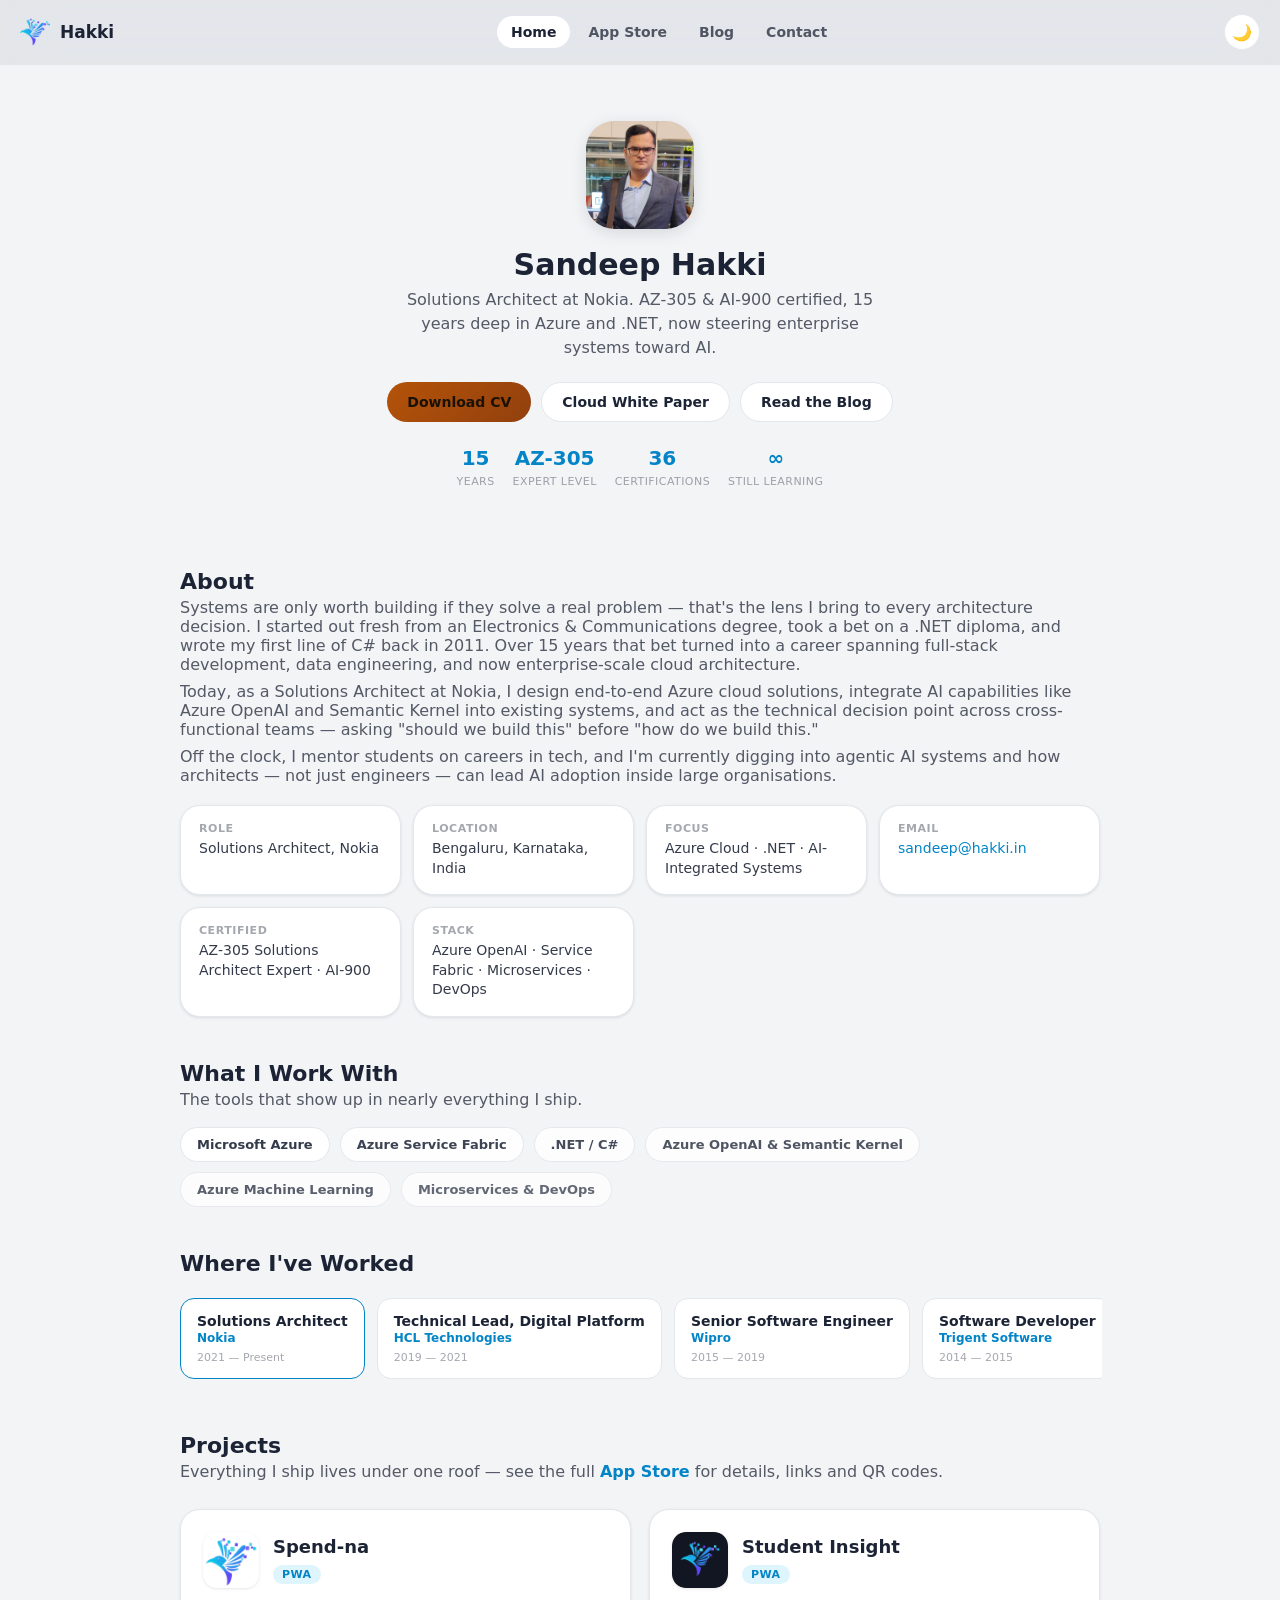
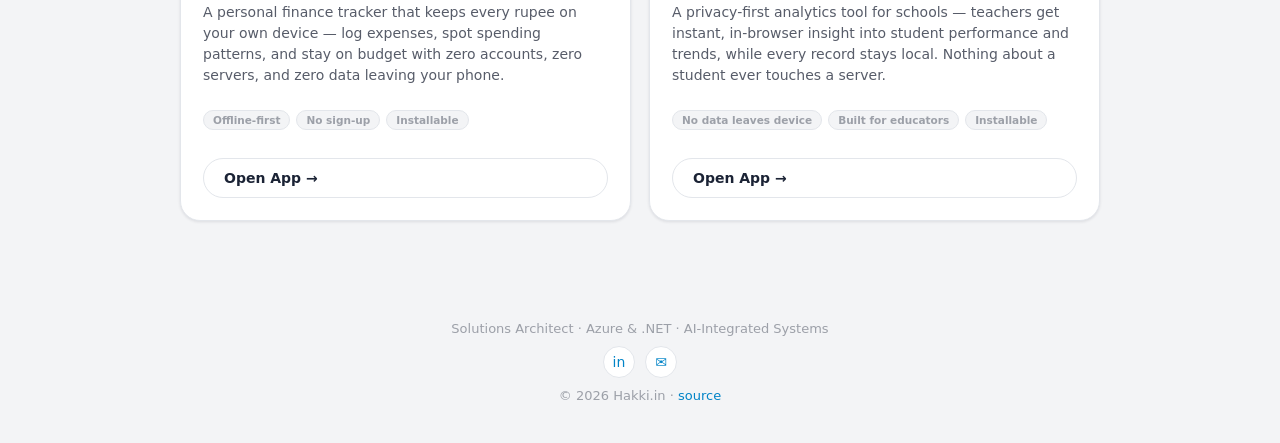
==== index.html @ 3d58c098 "Add files via upload" ====
<!DOCTYPE html>
<html lang="en">
<head>
<meta charset="UTF-8">
<meta name="viewport" content="width=device-width, initial-scale=1, viewport-fit=cover">
<title>Hakki — Sandeep Hakki</title>
<meta name="description" content="Sandeep Hakki — Solutions Architect at Nokia. 15 years in Microsoft Azure & .NET, now building AI-integrated enterprise systems.">
<meta name="theme-color" content="#0f172a">
<link rel="manifest" href="manifest.json">
<link rel="icon" href="assets/icons/favicon-32.png" sizes="32x32">
<link rel="icon" href="assets/icons/favicon-16.png" sizes="16x16">
<link rel="apple-touch-icon" href="assets/icons/apple-touch-icon.png">
<link rel="stylesheet" href="css/theme.css">
<script>
  (function(){var t=localStorage.getItem('hakki_theme');if(!t){t=matchMedia('(prefers-color-scheme: light)').matches?'light':'dark';}document.documentElement.setAttribute('data-theme',t);})();
</script>
<script src="js/env-config.js"></script>
</head>
<body>

<header class="site">
  <a class="brand" href="index.html"><img src="assets/hakki_bird.svg" alt="Hakki"> Hakki</a>
  <nav class="links">
    <a href="index.html">Home</a>
    <a href="store.html">App Store</a>
    <a href="blog.html">Blog</a>
    <a href="contact.html">Contact</a>
  </nav>
  <button id="themeToggle" aria-label="Toggle theme">🌙</button>
</header>

<div class="wrap">

  <section class="hero">
    <img class="avatar" src="assets/icons/avatar.jpg" alt="Sandeep Hakki">
    <h1>Sandeep Hakki</h1>
    <p class="tag">Solutions Architect at Nokia. AZ-305 &amp; AI-900 certified, 15 years deep in Azure and .NET, now steering enterprise systems toward AI.</p>
    <div class="cta-row">
      <a class="btn primary" href="https://drive.google.com/file/d/10cZkBQjM8cUhp2u7VslhpvSh_Ki6iByQ/view" target="_blank" rel="noopener">Download CV</a>
      <a class="btn ghost" href="https://docs.google.com/document/d/1czyRxWznXaFaTVVExQkRxmwv-dhIUrXFQqS78F8Pkag/mobilebasic" target="_blank" rel="noopener">Cloud White Paper</a>
      <a class="btn ghost" href="blog.html">Read the Blog</a>
    </div>
    <div class="stat-chips">
      <div><b>15</b><span>Years</span></div>
      <div><b>AZ-305</b><span>Expert Level</span></div>
      <div><b>36</b><span>Certifications</span></div>
      <div><b>∞</b><span>Still Learning</span></div>
    </div>
  </section>

  <section class="section" id="about">
    <h2>About</h2>
    <p class="lede">Systems are only worth building if they solve a real problem — that's the lens I bring to every architecture decision. I started out fresh from an Electronics &amp; Communications degree, took a bet on a .NET diploma, and wrote my first line of C# back in 2011. Over 15 years that bet turned into a career spanning full-stack development, data engineering, and now enterprise-scale cloud architecture.</p>
    <p class="lede">Today, as a Solutions Architect at Nokia, I design end-to-end Azure cloud solutions, integrate AI capabilities like Azure OpenAI and Semantic Kernel into existing systems, and act as the technical decision point across cross-functional teams — asking "should we build this" before "how do we build this."</p>
    <p class="lede">Off the clock, I mentor students on careers in tech, and I'm currently digging into agentic AI systems and how architects — not just engineers — can lead AI adoption inside large organisations.</p>
    <div class="fact-grid">
      <div class="card"><div class="k">Role</div><div class="v">Solutions Architect, Nokia</div></div>
      <div class="card"><div class="k">Location</div><div class="v">Bengaluru, Karnataka, India</div></div>
      <div class="card"><div class="k">Focus</div><div class="v">Azure Cloud · .NET · AI-Integrated Systems</div></div>
      <div class="card"><div class="k">Email</div><div class="v"><a href="mailto:sandeep@hakki.in">sandeep@hakki.in</a></div></div>
      <div class="card"><div class="k">Certified</div><div class="v">AZ-305 Solutions Architect Expert · AI-900</div></div>
      <div class="card"><div class="k">Stack</div><div class="v">Azure OpenAI · Service Fabric · Microservices · DevOps</div></div>
    </div>
  </section>

  <section class="section" id="skills">
    <h2>What I Work With</h2>
    <p class="lede">The tools that show up in nearly everything I ship.</p>
    <div class="chip-cloud">
      <span class="chip" style="opacity:1">Microsoft Azure</span>
      <span class="chip" style="opacity:.95">Azure Service Fabric</span>
      <span class="chip" style="opacity:.9">.NET / C#</span>
      <span class="chip" style="opacity:.85">Azure OpenAI &amp; Semantic Kernel</span>
      <span class="chip" style="opacity:.8">Azure Machine Learning</span>
      <span class="chip" style="opacity:.75">Microservices &amp; DevOps</span>
    </div>
  </section>

  <section class="section" id="experience">
    <h2>Where I've Worked</h2>
    <div class="role-strip">
      <div class="role current"><h3>Solutions Architect</h3><div class="co">Nokia</div><div class="yrs">2021 — Present</div></div>
      <div class="role"><h3>Technical Lead, Digital Platform</h3><div class="co">HCL Technologies</div><div class="yrs">2019 — 2021</div></div>
      <div class="role"><h3>Senior Software Engineer</h3><div class="co">Wipro</div><div class="yrs">2015 — 2019</div></div>
      <div class="role"><h3>Software Developer</h3><div class="co">Trigent Software</div><div class="yrs">2014 — 2015</div></div>
      <div class="role"><h3>Software Developer</h3><div class="co">EF Education First</div><div class="yrs">2013 — 2014</div></div>
    </div>
  </section>

  <section class="section" id="projects">
    <h2>Projects</h2>
    <p class="lede">Everything I ship lives under one roof — see the full <a href="store.html" style="color:var(--teal);font-weight:600">App Store</a> for details, links and QR codes.</p>
    <div class="grid">
      <div class="card proj-card">
        <div class="top">
          <img src="assets/icons/spendna-icon.png" alt="Spend-na">
          <div><h3>Spend-na</h3><span class="badge">PWA</span></div>
        </div>
        <p>A personal finance tracker that keeps every rupee on your own device — log expenses, spot spending patterns, and stay on budget with zero accounts, zero servers, and zero data leaving your phone.</p>
        <div class="mini-tags"><span>Offline-first</span><span>No sign-up</span><span>Installable</span></div>
        <a class="btn ghost" href="https://sandeephakki.github.io/spend-na/" target="_blank" rel="noopener">Open App →</a>
      </div>
      <div class="card proj-card">
        <div class="top">
          <img src="assets/icons/studin-icon.png" alt="Student Insight">
          <div><h3>Student Insight</h3><span class="badge">PWA</span></div>
        </div>
        <p>A privacy-first analytics tool for schools — teachers get instant, in-browser insight into student performance and trends, while every record stays local. Nothing about a student ever touches a server.</p>
        <div class="mini-tags"><span>No data leaves device</span><span>Built for educators</span><span>Installable</span></div>
        <a class="btn ghost" href="https://studin.in/" target="_blank" rel="noopener">Open App →</a>
      </div>
    </div>
  </section>

</div>

<footer class="site">
  <div>Solutions Architect · Azure &amp; .NET · AI-Integrated Systems</div>
  <div class="socials">
    <a href="https://www.linkedin.com/in/sandeep-s-hakki-83174022/" target="_blank" rel="noopener" title="LinkedIn">in</a>
    <a href="mailto:sandeep@hakki.in" title="Email">✉</a>
  </div>
  <div style="margin-top:10px">© <span id="year"></span> Hakki.in · <a href="https://sandeephakki.github.io/hakki-in/" target="_blank" rel="noopener">source</a></div>
</footer>

<script src="js/app.js"></script>
</body>
</html>
---- css/theme.css ----
/* ═══════════════════════════════════════════════════
   HAKKI THEME — v1.0
   Shared design tokens for hakki.in and every Hakki-family PWA
   (spend-na, student-insight, and future ones). Same --ink/--card/
   --teal token pattern as spend-na's styles.css so the family shares
   one visual language. Copy this file as the starting point for the
   next project — see README "Hakki theme" section.
   ═══════════════════════════════════════════════════ */
:root {
  --ff: -apple-system, BlinkMacSystemFont, 'SF Pro Display', 'Segoe UI', system-ui, sans-serif;
  color-scheme: dark;
  --ink-rgb: 255,255,255;
  --ink:   rgba(var(--ink-rgb),.95);
  --ink2:  rgba(var(--ink-rgb),.85);
  --ink3:  rgba(var(--ink-rgb),.70);
  --mist:  rgba(var(--ink-rgb),.55);
  --ghost: rgba(var(--ink-rgb),.38);
  --fog:   rgba(var(--ink-rgb),.16);
  --paper: rgba(var(--ink-rgb),.06);
  --card:  rgba(var(--ink-rgb),.09);
  --bg:    #0f172a;

  /* brand: warm bird-logo amber as primary accent, spend-na's sky teal as secondary */
  --amber:  #f59e0b;
  --amberD: #d97706;
  --teal:   #38bdf8;
  --tealD:  #0ea5e9;
  --ok:     #34d399;
  --warn:   #fbbf24;
  --err:    #f87171;

  --r: 14px;
  --rL: 20px;
  --sh:  0 2px 8px rgba(0,0,0,.30);
  --shM: 0 8px 32px rgba(0,0,0,.40);
  --blur: blur(24px) saturate(1.8);
  --safe-t: env(safe-area-inset-top, 0px);
  --safe-b: env(safe-area-inset-bottom, 0px);
}

[data-theme="light"] {
  color-scheme: light;
  --ink-rgb: 15,23,42;
  --bg:    #f3f4f6;
  --paper: #f3f4f6;
  --card:  #ffffff;
  --fog:   #e3e6eb;
  --sh:  0 1px 3px rgba(15,23,42,.10);
  --shM: 0 4px 16px rgba(15,23,42,.12);
  --amber:  #b45309;
  --amberD: #92400e;
  --teal:   #0284c7;
  --tealD:  #075985;
}

* { box-sizing: border-box; -webkit-tap-highlight-color: transparent; }
html, body { margin: 0; padding: 0; }
body {
  font-family: var(--ff);
  background: var(--bg);
  color: var(--ink);
  min-height: 100dvh;
  padding-top: var(--safe-t);
  padding-bottom: var(--safe-b);
  transition: background .25s, color .25s;
}
a { color: inherit; text-decoration: none; }
img { max-width: 100%; display: block; }

.wrap { max-width: 960px; margin: 0 auto; padding: 0 20px 60px; }

/* ── header / nav ── */
header.site {
  position: sticky; top: 0; z-index: 50;
  display: flex; align-items: center; justify-content: space-between;
  padding: 14px 20px; gap: 12px;
  background: rgba(var(--ink-rgb),.06);
  backdrop-filter: var(--blur); -webkit-backdrop-filter: var(--blur);
  border-bottom: 1px solid var(--fog);
}
.brand { display: flex; align-items: center; gap: 10px; font-weight: 700; font-size: 17px; }
.brand img { width: 30px; height: 30px; border-radius: 8px; }
nav.links { display: flex; gap: 4px; flex-wrap: wrap; }
nav.links a {
  padding: 8px 14px; border-radius: 999px; font-size: 14px; font-weight: 600;
  color: var(--ink3);
}
nav.links a.active, nav.links a:hover { background: var(--card); color: var(--ink); }
#themeToggle {
  border: 1px solid var(--fog); background: var(--card); color: var(--ink);
  width: 36px; height: 36px; border-radius: 50%; font-size: 16px; cursor: pointer;
}

/* ── hero ── */
.hero { text-align: center; padding: 56px 20px 36px; }
.hero img.avatar {
  width: 108px; height: 108px; border-radius: 28px; margin: 0 auto 18px;
  box-shadow: var(--shM);
}
.hero h1 { font-size: 30px; margin: 0 0 6px; }
.hero p.tag { color: var(--ink3); max-width: 480px; margin: 0 auto; line-height: 1.5; }
.hero .cta-row { display: flex; gap: 10px; justify-content: center; margin-top: 22px; flex-wrap: wrap; }

/* ── buttons ── */
.btn {
  display: inline-flex; align-items: center; gap: 8px;
  padding: 11px 20px; border-radius: 999px; font-weight: 600; font-size: 14px;
  border: 1px solid var(--fog); cursor: pointer;
}
.btn.primary { background: linear-gradient(135deg, var(--amber), var(--amberD)); color: #1a1206; border: none; }
.btn.ghost { background: var(--card); color: var(--ink); }

/* ── cards / grid ── */
.grid { display: grid; grid-template-columns: repeat(auto-fit, minmax(260px, 1fr)); gap: 18px; margin-top: 28px; }
.card {
  background: var(--card); border: 1px solid var(--fog); border-radius: var(--rL);
  padding: 22px; box-shadow: var(--sh); backdrop-filter: var(--blur); -webkit-backdrop-filter: var(--blur);
}
.card h3 { margin: 0 0 6px; font-size: 18px; }
.card p { color: var(--ink3); font-size: 14px; line-height: 1.5; margin: 0 0 14px; }

/* project store card */
.proj-card { display: flex; flex-direction: column; gap: 14px; }
.proj-card .top { display: flex; gap: 14px; align-items: center; }
.proj-card .top img { width: 56px; height: 56px; border-radius: 14px; box-shadow: var(--sh); }
.proj-card .qr { display: flex; align-items: center; gap: 12px; border-top: 1px solid var(--fog); padding-top: 14px; }
.proj-card .qr img { width: 72px; height: 72px; border-radius: 8px; background: #fff; padding: 4px; }
.proj-card .qr .url { font-size: 12px; color: var(--ink3); word-break: break-all; }
.proj-card .actions { display: flex; gap: 8px; }
.badge {
  display: inline-block; font-size: 11px; font-weight: 700; letter-spacing: .04em;
  padding: 3px 9px; border-radius: 999px; background: rgba(56,189,248,.16); color: var(--teal);
  text-transform: uppercase;
}

/* ── section heading ── */
.section h2 { font-size: 22px; margin: 44px 0 4px; }
.section p.lede { color: var(--ink3); margin: 0 0 8px; }

/* ── blog list ── */
.post { padding: 18px 0; border-bottom: 1px solid var(--fog); }
.post h3 { margin: 0 0 6px; font-size: 17px; }
.post .meta { font-size: 12px; color: var(--ghost); margin-bottom: 8px; }
.post .excerpt { color: var(--ink3); font-size: 14px; line-height: 1.6; }
.post a.readmore { color: var(--teal); font-size: 13px; font-weight: 600; }

/* ── forms ── */
form.contact { display: flex; flex-direction: column; gap: 12px; max-width: 480px; }
form.contact input, form.contact textarea {
  background: var(--paper); border: 1px solid var(--fog); border-radius: var(--r);
  padding: 12px 14px; color: var(--ink); font-family: var(--ff); font-size: 14px;
}
form.contact textarea { min-height: 120px; resize: vertical; }

/* ── footer ── */
footer.site { text-align: center; padding: 40px 20px; color: var(--ghost); font-size: 13px; }
footer.site a { color: var(--teal); }

/* env ribbon (env-config.js injects this) */
.env-ribbon {
  position: fixed; top: 0; right: 0; z-index: 9999;
  background: #dc2626; color: #fff; font: 700 10px/1 var(--ff);
  padding: 3px 8px; letter-spacing: .06em; border-bottom-left-radius: 8px;
}

.state { text-align: center; color: var(--ghost); padding: 30px 0; font-size: 14px; }

@media (max-width: 600px) {
  nav.links { display: none; }
  .hero h1 { font-size: 24px; }
}

/* ── hero stat chips (inline, not a separate boxed bar) ── */
.hero .stat-chips { display: flex; gap: 18px; justify-content: center; flex-wrap: wrap; margin-top: 24px; }
.hero .stat-chips div { text-align: center; }
.hero .stat-chips b { display: block; font-size: 20px; color: var(--teal); }
.hero .stat-chips span { font-size: 11px; color: var(--ghost); text-transform: uppercase; letter-spacing: .04em; }

/* ── fact cards (reuses .card/.grid look, denser) ── */
.fact-grid { display: grid; grid-template-columns: repeat(auto-fit, minmax(180px, 1fr)); gap: 12px; margin-top: 20px; }
.fact-grid .card { padding: 16px 18px; }
.fact-grid .card .k { font-size: 11px; text-transform: uppercase; letter-spacing: .05em; color: var(--ghost); font-weight: 700; margin-bottom: 4px; }
.fact-grid .card .v { font-size: 14px; color: var(--ink2); line-height: 1.4; }
.fact-grid .card .v a { color: var(--teal); }

/* ── skill chip cloud (weighted by opacity, not progress bars) ── */
.chip-cloud { display: flex; flex-wrap: wrap; gap: 10px; margin-top: 18px; }
.chip-cloud .chip {
  padding: 9px 16px; border-radius: 999px; font-weight: 700; font-size: 13px;
  background: var(--card); border: 1px solid var(--fog); color: var(--ink2);
}

/* ── role strip (horizontal-scroll history, not a vertical timeline) ── */
.role-strip { display: flex; gap: 12px; overflow-x: auto; padding: 18px 2px 10px; margin: 0 -2px; scrollbar-width: thin; }
.role-strip .role {
  flex: 0 0 auto; min-width: 168px; background: var(--card); border: 1px solid var(--fog);
  border-radius: var(--r); padding: 14px 16px;
}
.role-strip .role.current { border-color: var(--teal); }
.role-strip .role h3 { margin: 0 0 2px; font-size: 14px; }
.role-strip .role .co { font-size: 12px; color: var(--teal); font-weight: 600; }
.role-strip .role .yrs { font-size: 11px; color: var(--ghost); margin-top: 6px; }

/* ── project mini tags ── */
.mini-tags { display: flex; gap: 6px; flex-wrap: wrap; margin: -4px 0 14px; }
.mini-tags span { font-size: 10.5px; font-weight: 700; padding: 3px 9px; border-radius: 999px; background: var(--paper); color: var(--ghost); border: 1px solid var(--fog); }

/* ── readme modal ── */
.readme-overlay {
  position: fixed; inset: 0; z-index: 200; background: rgba(0,0,0,.55);
  display: flex; align-items: flex-end; justify-content: center;
  backdrop-filter: blur(4px);
}
.readme-panel {
  background: var(--bg); width: 100%; max-width: 720px; max-height: 84vh;
  border-radius: 20px 20px 0 0; overflow-y: auto; padding: 22px 22px 40px;
  border: 1px solid var(--fog); border-bottom: none;
}
@media (min-width: 700px) {
  .readme-overlay { align-items: center; }
  .readme-panel { border-radius: var(--rL); border-bottom: 1px solid var(--fog); max-height: 80vh; }
}
.readme-panel .rhead { display: flex; align-items: center; justify-content: space-between; margin-bottom: 14px; position: sticky; top: -22px; background: var(--bg); padding: 6px 0; }
.readme-panel .rhead h3 { margin: 0; font-size: 16px; display: flex; align-items: center; gap: 10px; }
.readme-panel .rhead img { width: 28px; height: 28px; border-radius: 8px; }
.readme-panel .rclose { border: 1px solid var(--fog); background: var(--card); color: var(--ink); width: 30px; height: 30px; border-radius: 50%; cursor: pointer; font-size: 15px; }
.readme-body h1, .readme-body h2, .readme-body h3 { margin: 18px 0 8px; line-height: 1.3; }
.readme-body h1 { font-size: 19px; } .readme-body h2 { font-size: 16px; color: var(--teal); } .readme-body h3 { font-size: 14px; }
.readme-body p { color: var(--ink2); font-size: 14px; line-height: 1.65; margin: 0 0 12px; }
.readme-body ul, .readme-body ol { color: var(--ink2); font-size: 14px; line-height: 1.6; margin: 0 0 12px; padding-left: 20px; }
.readme-body code { background: var(--paper); padding: 2px 6px; border-radius: 5px; font-size: 12.5px; }
.readme-body pre { background: var(--paper); padding: 12px 14px; border-radius: var(--r); overflow-x: auto; margin: 0 0 14px; }
.readme-body pre code { background: none; padding: 0; }
.readme-body a { color: var(--teal); text-decoration: underline; }
.readme-body img { border-radius: var(--r); margin: 8px 0; }
.readme-body hr { border: none; border-top: 1px solid var(--fog); margin: 18px 0; }
.readme-loading, .readme-error { text-align: center; color: var(--ghost); padding: 30px 0; font-size: 14px; }
footer.site .socials { display: flex; gap: 10px; justify-content: center; margin-top: 10px; }
footer.site .socials a {
  width: 32px; height: 32px; border-radius: 50%; display: inline-flex; align-items: center; justify-content: center;
  border: 1px solid var(--fog); background: var(--card); font-size: 14px;
}
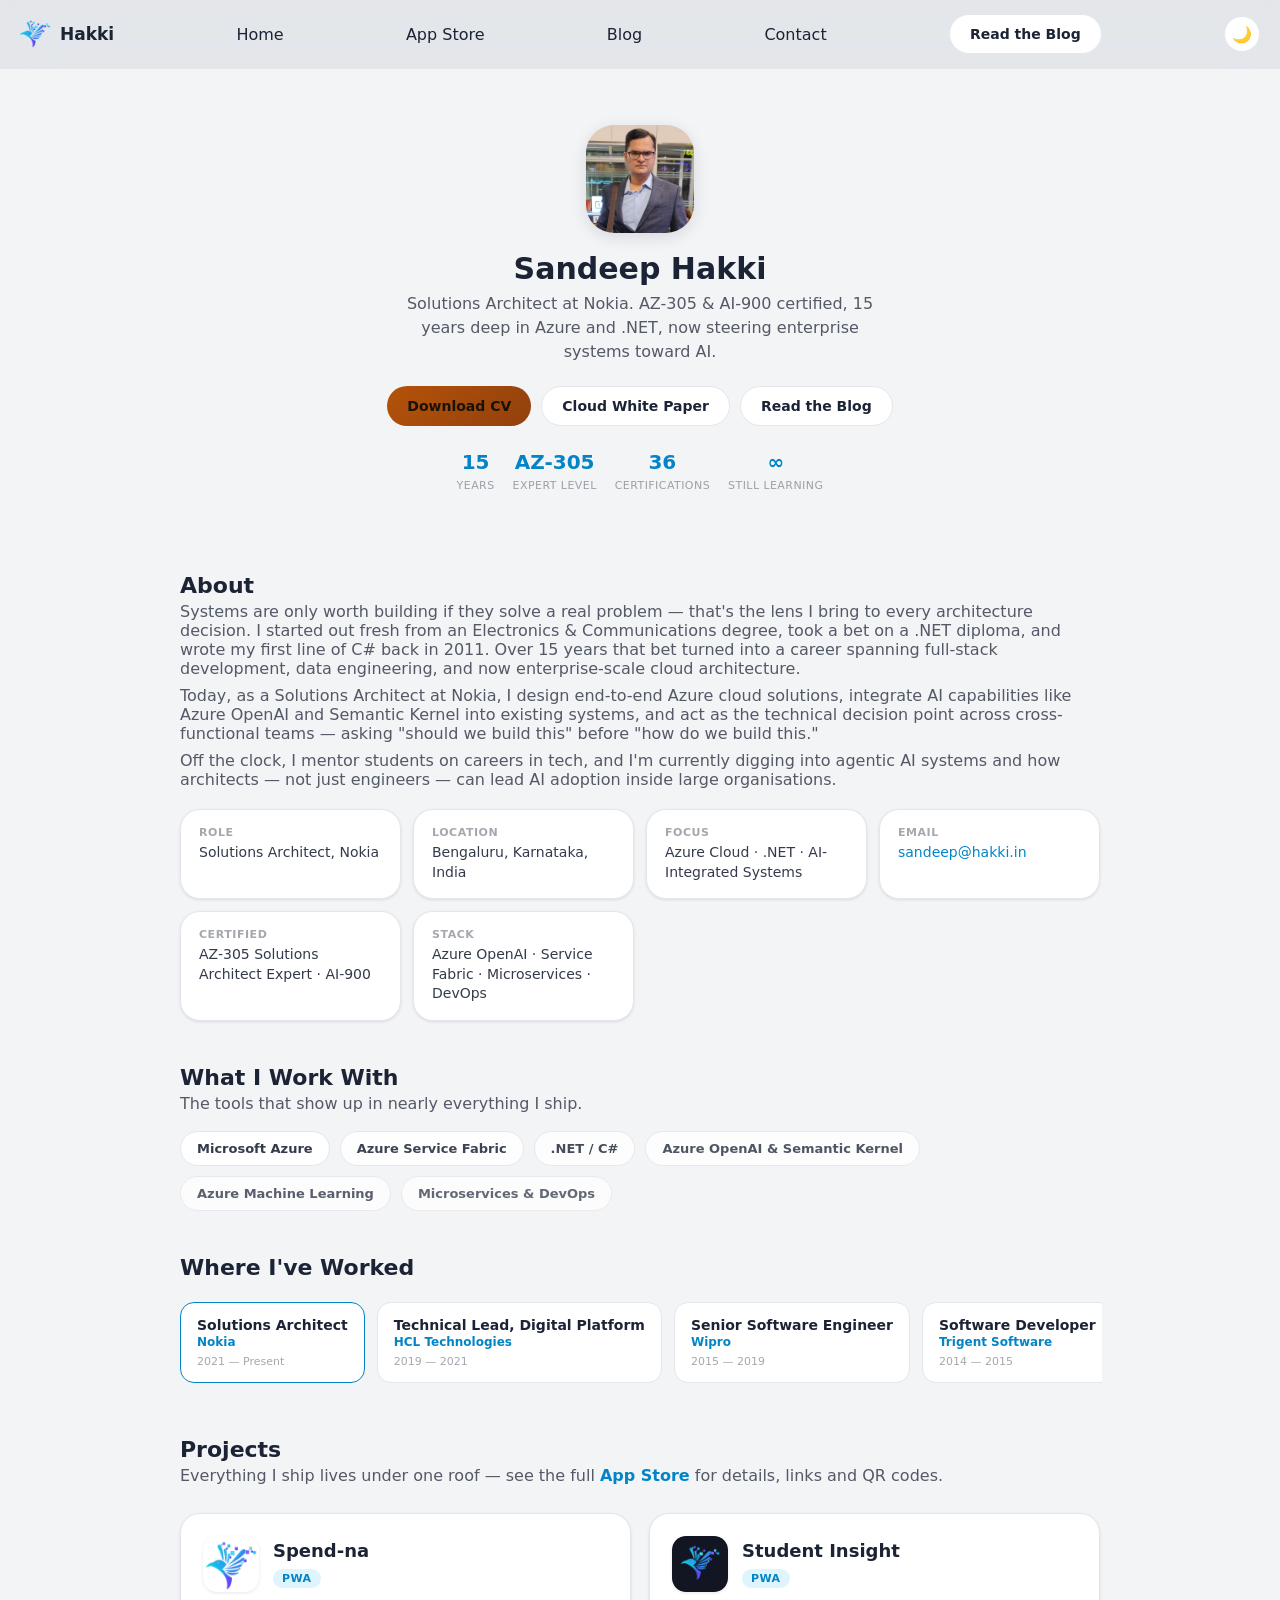
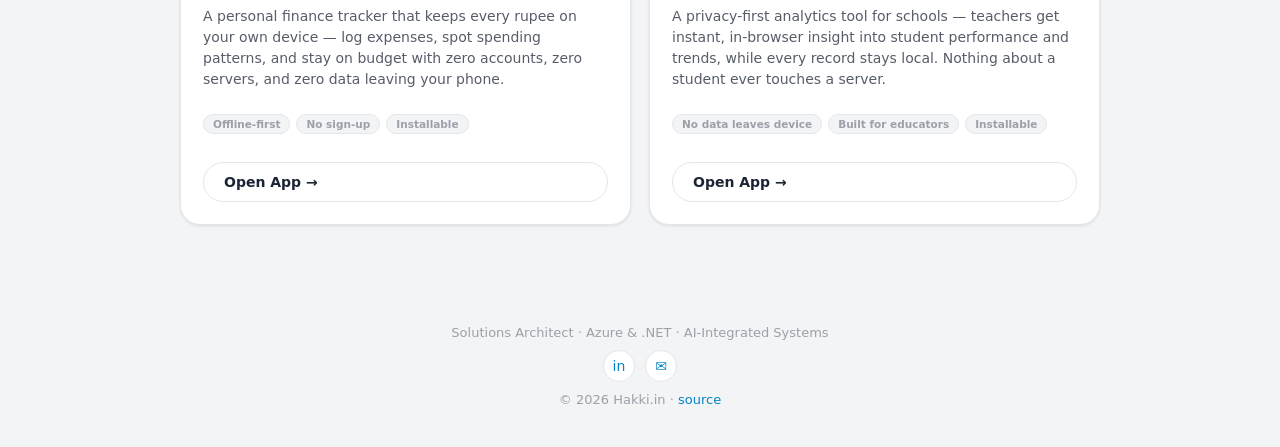
==== commit 7b592269: "Add files via upload" ====
--- a/index.html
+++ b/index.html
@@ -19,16 +19,18 @@
 <body>
 
 <header class="site">
-  <a class="brand" href="index.html"><img src="assets/hakki_bird.svg" alt="Hakki"> Hakki</a>
-  <nav class="links">
-    <a href="index.html">Home</a>
-    <a href="store.html">App Store</a>
-    <a href="blog.html">Blog</a>
-    <a href="contact.html">Contact</a>
-  </nav>
+  <a class="brand" href="/#home"><img src="assets/hakki_bird.svg" alt="Hakki"> Hakki</a>
+<a href="/#home" data-screen="home">Home</a>
+<a href="/#store" data-screen="store">App Store</a>
+<a href="/#blog" data-screen="blog">Blog</a>
+<a href="/#contact" data-screen="contact">Contact</a>
+<a class="btn ghost" href="/#blog">Read the Blog</a>
+
   <button id="themeToggle" aria-label="Toggle theme">🌙</button>
 </header>
 
+<!-- ══════════════════ HOME ══════════════════ -->
+<section class="screen" id="screen-home">
 <div class="wrap">
 
   <section class="hero">
@@ -38,7 +40,7 @@
     <div class="cta-row">
       <a class="btn primary" href="https://drive.google.com/file/d/10cZkBQjM8cUhp2u7VslhpvSh_Ki6iByQ/view" target="_blank" rel="noopener">Download CV</a>
       <a class="btn ghost" href="https://docs.google.com/document/d/1czyRxWznXaFaTVVExQkRxmwv-dhIUrXFQqS78F8Pkag/mobilebasic" target="_blank" rel="noopener">Cloud White Paper</a>
-      <a class="btn ghost" href="blog.html">Read the Blog</a>
+      <a class="btn ghost" href="#blog">Read the Blog</a>
     </div>
     <div class="stat-chips">
       <div><b>15</b><span>Years</span></div>
@@ -89,7 +91,7 @@
 
   <section class="section" id="projects">
     <h2>Projects</h2>
-    <p class="lede">Everything I ship lives under one roof — see the full <a href="store.html" style="color:var(--teal);font-weight:600">App Store</a> for details, links and QR codes.</p>
+    <p class="lede">Everything I ship lives under one roof — see the full <a href="/#store" style="color:var(--teal);font-weight:600">App Store</a> for details, links and QR codes.</p>
     <div class="grid">
       <div class="card proj-card">
         <div class="top">
@@ -113,6 +115,45 @@
   </section>
 
 </div>
+</section>
+
+<!-- ══════════════════ APP STORE ══════════════════ -->
+<section class="screen" id="screen-store">
+<div class="wrap">
+  <section class="hero" style="padding-top:40px">
+    <h1>App Store</h1>
+    <p class="tag">Every PWA I've shipped, in one place. Scan the QR to open on your phone, or tap through on desktop.</p>
+  </section>
+  <div class="grid" id="storeGrid"></div>
+</div>
+</section>
+
+<!-- ══════════════════ BLOG ══════════════════ -->
+<section class="screen" id="screen-blog">
+<div class="wrap">
+  <section class="hero" style="padding-top:40px">
+    <h1>Blog</h1>
+    <p class="tag">Posts pulled live from <a href="https://www.hakki.in/" target="_blank" rel="noopener" style="color:var(--teal)">hakki.in</a> — no copy-paste, no export step, always current.</p>
+  </section>
+  <div id="blogList"><div class="state">Loading posts…</div></div>
+</div>
+</section>
+
+<!-- ══════════════════ CONTACT ══════════════════ -->
+<section class="screen" id="screen-contact">
+<div class="wrap">
+  <section class="hero" style="padding-top:40px">
+    <h1>Contact</h1>
+    <p class="tag">No backend here — this just opens your mail app pre-filled. Or reach me directly at <a href="mailto:sandeep@hakki.in">sandeep@hakki.in</a> or on <a href="https://www.linkedin.com/in/sandeep-s-hakki-83174022/" target="_blank" rel="noopener">LinkedIn</a>.</p>
+  </section>
+  <form class="contact" id="contactForm">
+    <input type="text" id="cName" placeholder="Your name" required>
+    <input type="email" id="cEmail" placeholder="Your email" required>
+    <textarea id="cMsg" placeholder="Message" required></textarea>
+    <button type="submit" class="btn primary">Send</button>
+  </form>
+</div>
+</section>
 
 <footer class="site">
   <div>Solutions Architect · Azure &amp; .NET · AI-Integrated Systems</div>
@@ -124,5 +165,63 @@
 </footer>
 
 <script src="js/app.js"></script>
+<script src="js/readme.js"></script>
+<script src="js/blog.js"></script>
+<script src="js/router.js"></script>
+<script>
+(function () {
+  // ── App Store screen: builds cards from window.ENV.projects, lazy-inited ──
+  function initStore() {
+    var grid = document.getElementById('storeGrid');
+    var projects = (window.ENV && window.ENV.projects) || {};
+    var html = '';
+    Object.keys(projects).forEach(function (key) {
+      var p = projects[key];
+      var qrSrc = 'https://api.qrserver.com/v1/create-qr-code/?size=160x160&data=' + encodeURIComponent(p.url);
+      html += '' +
+        '<div class="card proj-card" style="cursor:pointer" data-key="' + key + '">' +
+          '<div class="top">' +
+            '<img src="' + p.icon + '" alt="' + p.name + '">' +
+            '<div><h3>' + p.name + '</h3><span class="badge">PWA</span></div>' +
+          '</div>' +
+          '<p>' + p.desc + '</p>' +
+          '<div class="qr">' +
+            '<img src="' + qrSrc + '" alt="QR code for ' + p.name + '" loading="lazy">' +
+            '<div class="url">' + p.url + '</div>' +
+          '</div>' +
+          '<div class="actions">' +
+            '<a class="btn primary" href="' + p.url + '" target="_blank" rel="noopener" onclick="event.stopPropagation()">Open App</a>' +
+            '<button class="btn ghost" type="button" data-readme="' + key + '">View README</button>' +
+          '</div>' +
+        '</div>';
+    });
+    grid.innerHTML = html || '<div class="state">No projects configured yet.</div>';
+    grid.querySelectorAll('[data-key]').forEach(function (card) {
+      card.addEventListener('click', function () {
+        README.open(projects[card.getAttribute('data-key')]);
+      });
+    });
+  }
+
+  // ── Contact screen: mailto form handler, lazy-inited ──
+  function initContact() {
+    var form = document.getElementById('contactForm');
+    if (!form) return;
+    form.addEventListener('submit', function (e) {
+      e.preventDefault();
+      var name = document.getElementById('cName').value;
+      var email = document.getElementById('cEmail').value;
+      var msg = document.getElementById('cMsg').value;
+      var body = encodeURIComponent(msg + '\n\n— ' + name + ' (' + email + ')');
+      window.location.href = 'mailto:sandeep@hakki.in?subject=' + encodeURIComponent('Message from hakki.in') + '&body=' + body;
+    });
+  }
+
+  ROUTER.register('home', null);
+  ROUTER.register('store', initStore);
+  ROUTER.register('blog', function () { BlogScreen.init(); });
+  ROUTER.register('contact', initContact);
+})();
+</script>
 </body>
 </html>
--- a/css/theme.css
+++ b/css/theme.css
@@ -69,6 +69,11 @@
 
 .wrap { max-width: 960px; margin: 0 auto; padding: 0 20px 60px; }
 
+/* ── SPA screens (router.js toggles .active) ── */
+.screen { display: none; }
+.screen.active { display: block; animation: screenIn .25s ease; }
+@keyframes screenIn { from { opacity: 0; transform: translateY(6px); } to { opacity: 1; transform: none; } }
+
 /* ── header / nav ── */
 header.site {
   position: sticky; top: 0; z-index: 50;
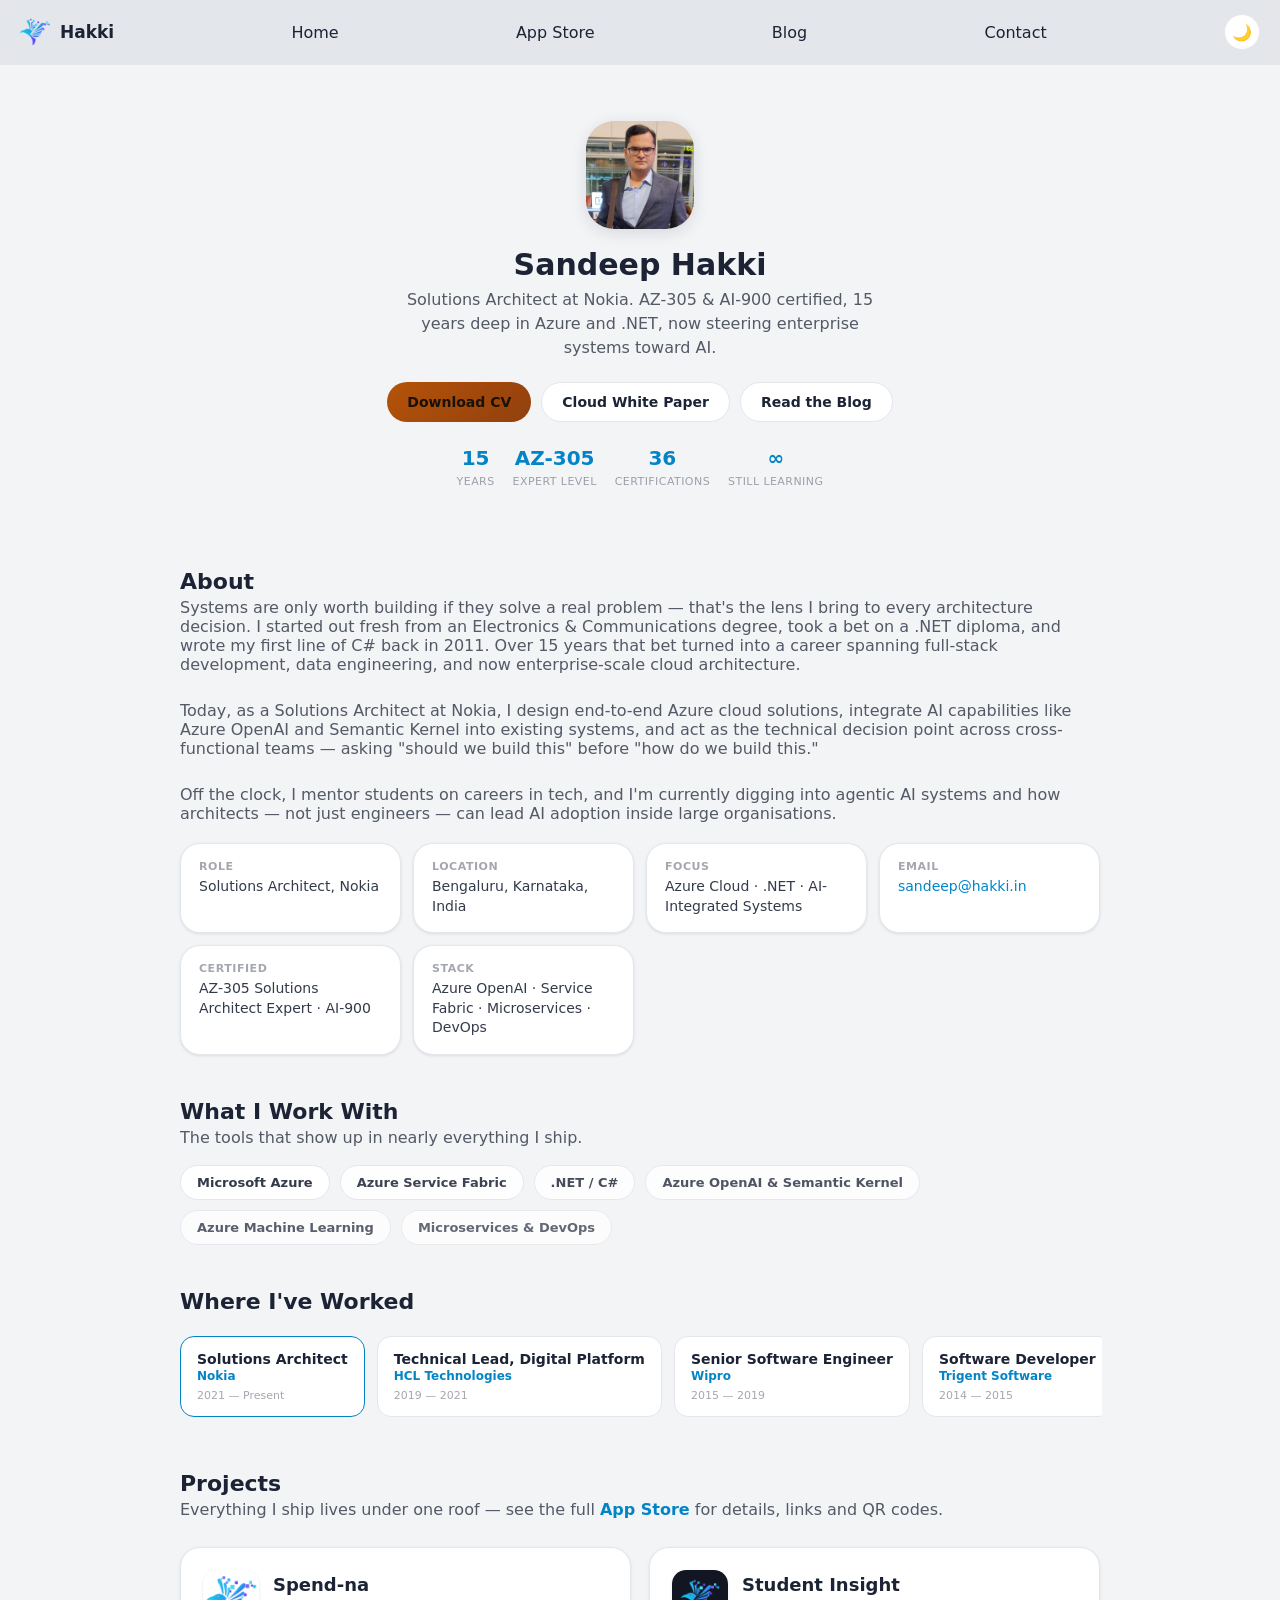
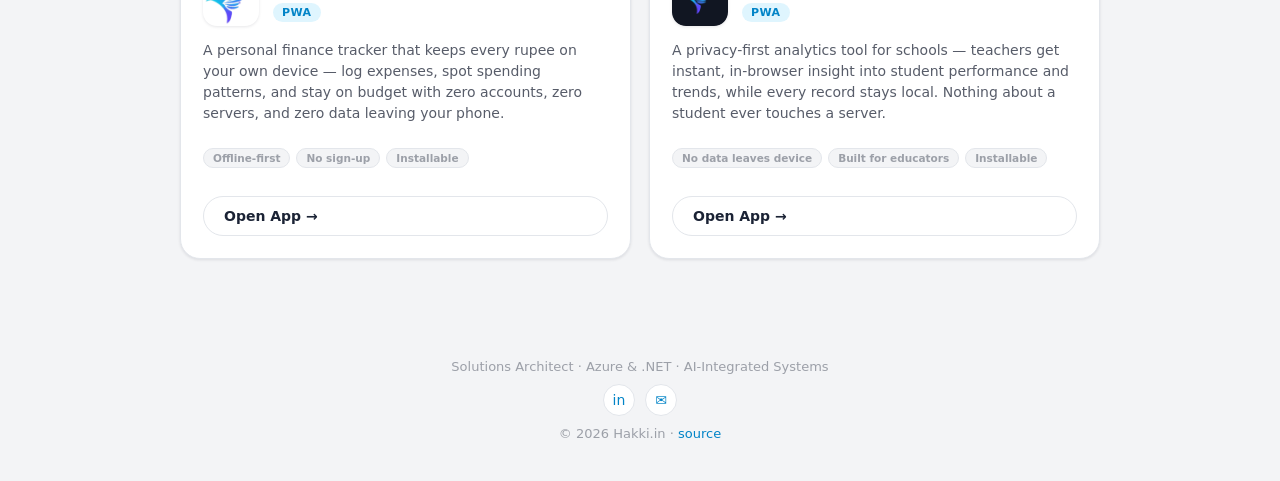
==== commit 24fa686e: "Add files via upload" ====
--- a/index.html
+++ b/index.html
@@ -24,8 +24,6 @@
 <a href="/#store" data-screen="store">App Store</a>
 <a href="/#blog" data-screen="blog">Blog</a>
 <a href="/#contact" data-screen="contact">Contact</a>
-<a class="btn ghost" href="/#blog">Read the Blog</a>
-
   <button id="themeToggle" aria-label="Toggle theme">🌙</button>
 </header>
 
@@ -52,8 +50,8 @@
 
   <section class="section" id="about">
     <h2>About</h2>
-    <p class="lede">Systems are only worth building if they solve a real problem — that's the lens I bring to every architecture decision. I started out fresh from an Electronics &amp; Communications degree, took a bet on a .NET diploma, and wrote my first line of C# back in 2011. Over 15 years that bet turned into a career spanning full-stack development, data engineering, and now enterprise-scale cloud architecture.</p>
-    <p class="lede">Today, as a Solutions Architect at Nokia, I design end-to-end Azure cloud solutions, integrate AI capabilities like Azure OpenAI and Semantic Kernel into existing systems, and act as the technical decision point across cross-functional teams — asking "should we build this" before "how do we build this."</p>
+    <p class="lede">Systems are only worth building if they solve a real problem — that's the lens I bring to every architecture decision. I started out fresh from an Electronics &amp; Communications degree, took a bet on a .NET diploma, and wrote my first line of C# back in 2011. Over 15 years that bet turned into a career spanning full-stack development, data engineering, and now enterprise-scale cloud architecture.</p></br>
+    <p class="lede">Today, as a Solutions Architect at Nokia, I design end-to-end Azure cloud solutions, integrate AI capabilities like Azure OpenAI and Semantic Kernel into existing systems, and act as the technical decision point across cross-functional teams — asking "should we build this" before "how do we build this."</p></br>
     <p class="lede">Off the clock, I mentor students on careers in tech, and I'm currently digging into agentic AI systems and how architects — not just engineers — can lead AI adoption inside large organisations.</p>
     <div class="fact-grid">
       <div class="card"><div class="k">Role</div><div class="v">Solutions Architect, Nokia</div></div>
@@ -100,7 +98,7 @@
         </div>
         <p>A personal finance tracker that keeps every rupee on your own device — log expenses, spot spending patterns, and stay on budget with zero accounts, zero servers, and zero data leaving your phone.</p>
         <div class="mini-tags"><span>Offline-first</span><span>No sign-up</span><span>Installable</span></div>
-        <a class="btn ghost" href="https://sandeephakki.github.io/spend-na/" target="_blank" rel="noopener">Open App →</a>
+        <a class="btn ghost" href="https://spendna.in/" target="_blank" rel="noopener">Open App →</a>
       </div>
       <div class="card proj-card">
         <div class="top">
@@ -161,7 +159,7 @@
     <a href="https://www.linkedin.com/in/sandeep-s-hakki-83174022/" target="_blank" rel="noopener" title="LinkedIn">in</a>
     <a href="mailto:sandeep@hakki.in" title="Email">✉</a>
   </div>
-  <div style="margin-top:10px">© <span id="year"></span> Hakki.in · <a href="https://sandeephakki.github.io/hakki-in/" target="_blank" rel="noopener">source</a></div>
+  <div style="margin-top:10px">© <span id="year"></span> Hakki.in · <a href="https://hakki-in/" target="_blank" rel="noopener">source</a></div>
 </footer>
 
 <script src="js/app.js"></script>
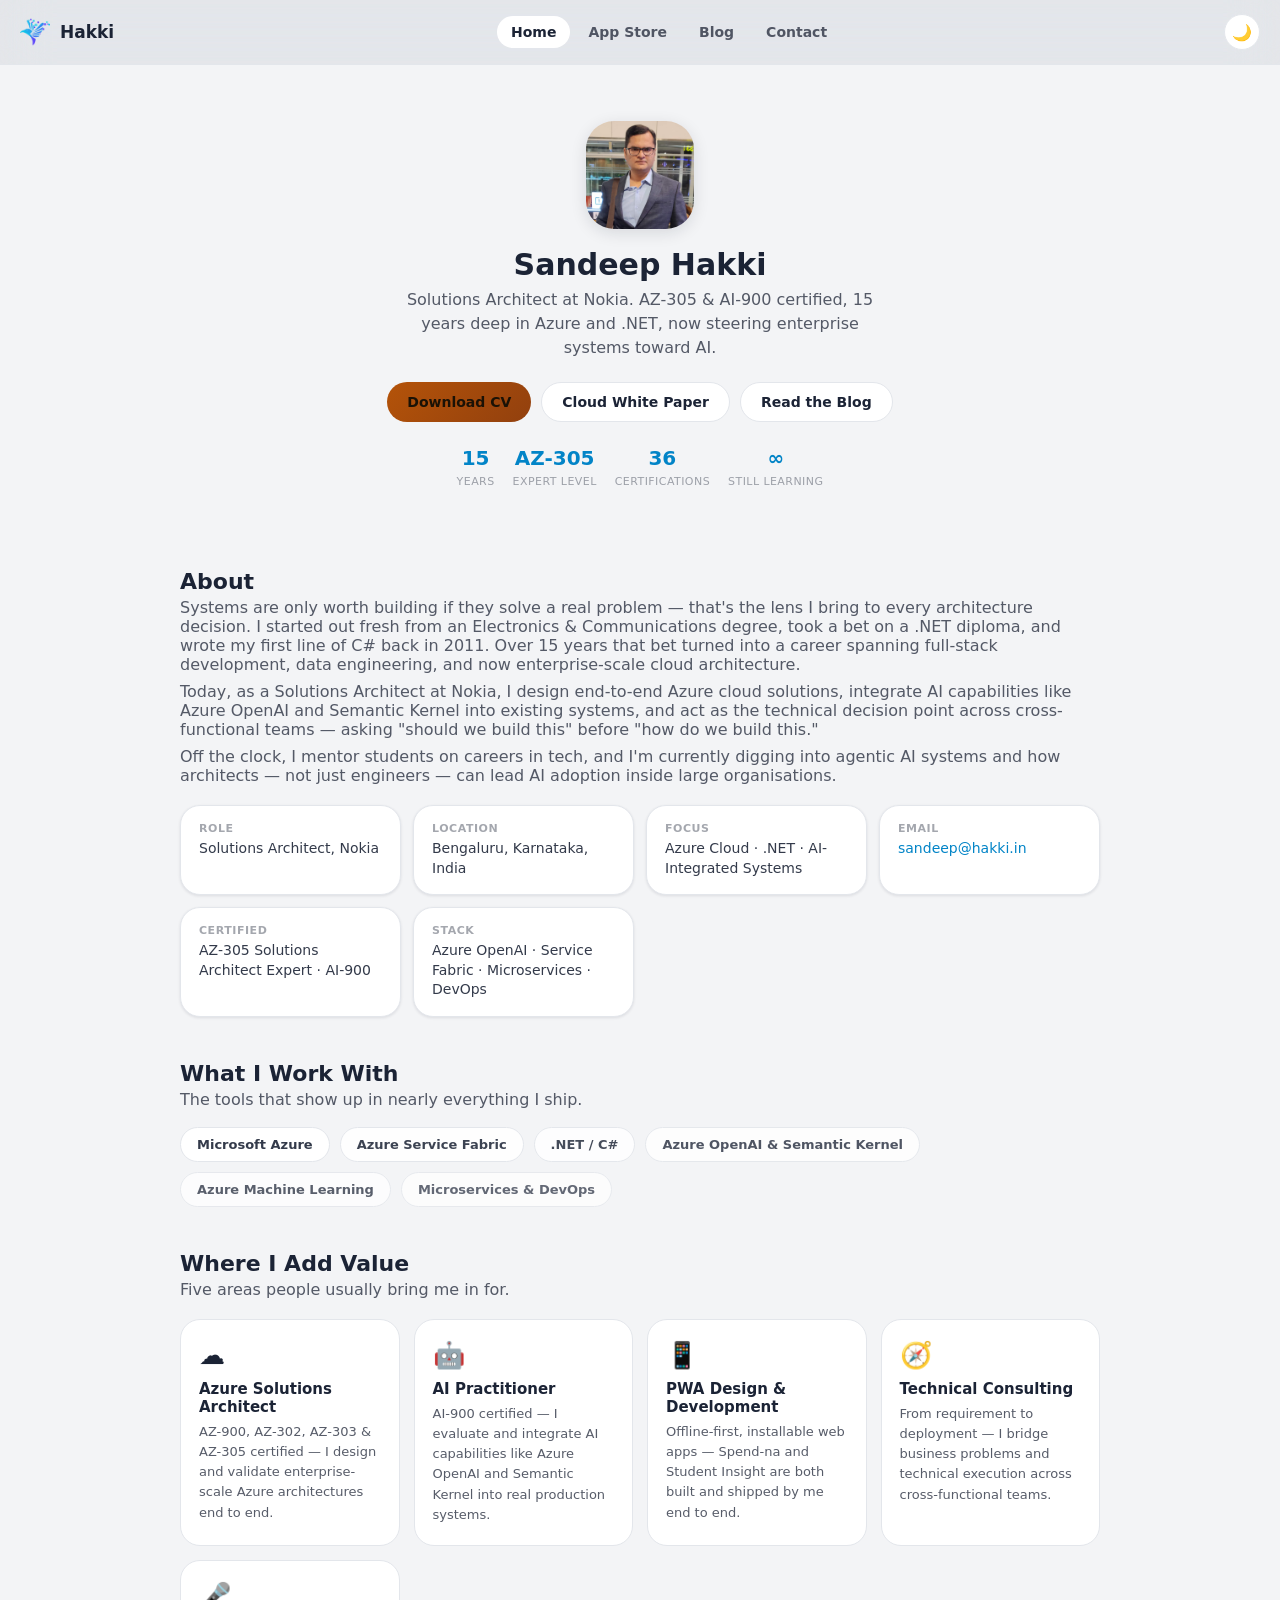
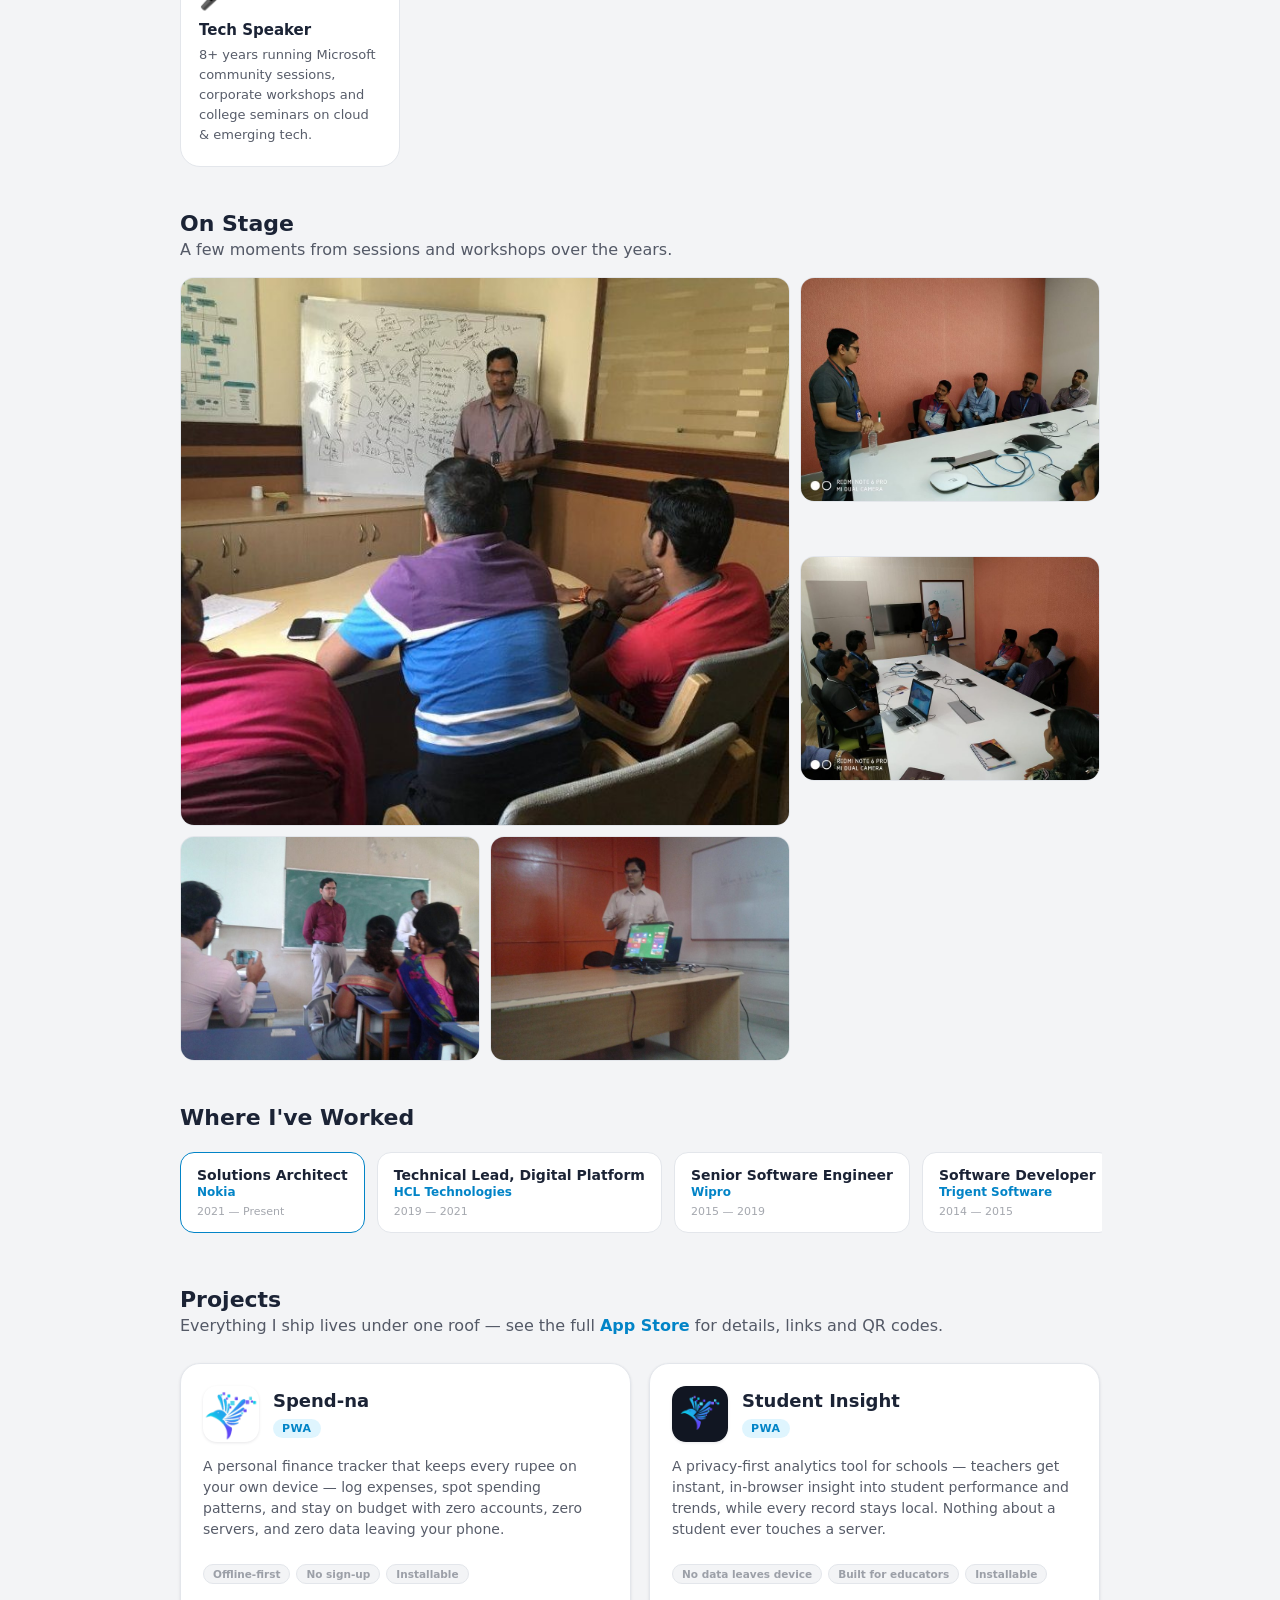
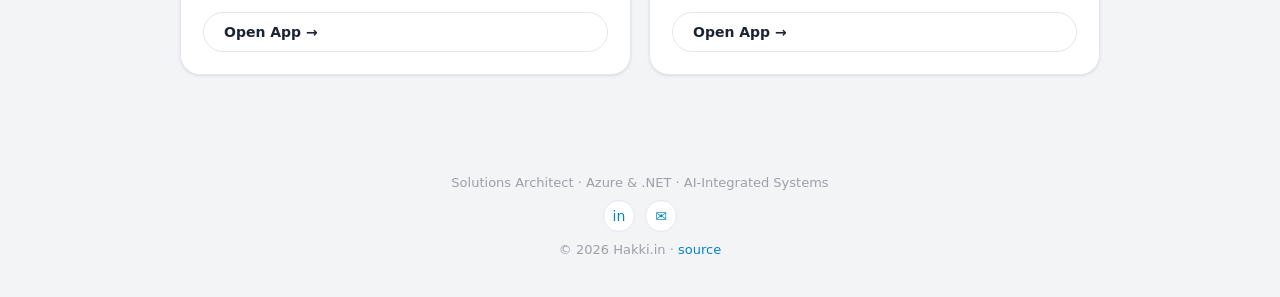
==== commit ee339063: "Add files via upload" ====
--- a/index.html
+++ b/index.html
@@ -14,16 +14,19 @@
 <script>
   (function(){var t=localStorage.getItem('hakki_theme');if(!t){t=matchMedia('(prefers-color-scheme: light)').matches?'light':'dark';}document.documentElement.setAttribute('data-theme',t);})();
 </script>
+<!-- Cloudflare Web Analytics --><script type='module' src='https://static.cloudflareinsights.com/beacon.min.js' data-cf-beacon='{"token": "3f6d773322294c108111603348f4365f"}'></script><!-- End Cloudflare Web Analytics -->
 <script src="js/env-config.js"></script>
 </head>
 <body>
 
 <header class="site">
   <a class="brand" href="/#home"><img src="assets/hakki_bird.svg" alt="Hakki"> Hakki</a>
-<a href="/#home" data-screen="home">Home</a>
-<a href="/#store" data-screen="store">App Store</a>
-<a href="/#blog" data-screen="blog">Blog</a>
-<a href="/#contact" data-screen="contact">Contact</a>
+  <nav class="links">
+    <a href="/#home" data-screen="home">Home</a>
+    <a href="/#store" data-screen="store">App Store</a>
+    <a href="/#blog" data-screen="blog">Blog</a>
+    <a href="/#contact" data-screen="contact">Contact</a>
+  </nav>
   <button id="themeToggle" aria-label="Toggle theme">🌙</button>
 </header>
 
@@ -38,7 +41,7 @@
     <div class="cta-row">
       <a class="btn primary" href="https://drive.google.com/file/d/10cZkBQjM8cUhp2u7VslhpvSh_Ki6iByQ/view" target="_blank" rel="noopener">Download CV</a>
       <a class="btn ghost" href="https://docs.google.com/document/d/1czyRxWznXaFaTVVExQkRxmwv-dhIUrXFQqS78F8Pkag/mobilebasic" target="_blank" rel="noopener">Cloud White Paper</a>
-      <a class="btn ghost" href="#blog">Read the Blog</a>
+      <a class="btn ghost" href="/#blog">Read the Blog</a>
     </div>
     <div class="stat-chips">
       <div><b>15</b><span>Years</span></div>
@@ -50,8 +53,8 @@
 
   <section class="section" id="about">
     <h2>About</h2>
-    <p class="lede">Systems are only worth building if they solve a real problem — that's the lens I bring to every architecture decision. I started out fresh from an Electronics &amp; Communications degree, took a bet on a .NET diploma, and wrote my first line of C# back in 2011. Over 15 years that bet turned into a career spanning full-stack development, data engineering, and now enterprise-scale cloud architecture.</p></br>
-    <p class="lede">Today, as a Solutions Architect at Nokia, I design end-to-end Azure cloud solutions, integrate AI capabilities like Azure OpenAI and Semantic Kernel into existing systems, and act as the technical decision point across cross-functional teams — asking "should we build this" before "how do we build this."</p></br>
+    <p class="lede">Systems are only worth building if they solve a real problem — that's the lens I bring to every architecture decision. I started out fresh from an Electronics &amp; Communications degree, took a bet on a .NET diploma, and wrote my first line of C# back in 2011. Over 15 years that bet turned into a career spanning full-stack development, data engineering, and now enterprise-scale cloud architecture.</p>
+    <p class="lede">Today, as a Solutions Architect at Nokia, I design end-to-end Azure cloud solutions, integrate AI capabilities like Azure OpenAI and Semantic Kernel into existing systems, and act as the technical decision point across cross-functional teams — asking "should we build this" before "how do we build this."</p>
     <p class="lede">Off the clock, I mentor students on careers in tech, and I'm currently digging into agentic AI systems and how architects — not just engineers — can lead AI adoption inside large organisations.</p>
     <div class="fact-grid">
       <div class="card"><div class="k">Role</div><div class="v">Solutions Architect, Nokia</div></div>
@@ -73,6 +76,50 @@
       <span class="chip" style="opacity:.85">Azure OpenAI &amp; Semantic Kernel</span>
       <span class="chip" style="opacity:.8">Azure Machine Learning</span>
       <span class="chip" style="opacity:.75">Microservices &amp; DevOps</span>
+    </div>
+  </section>
+
+  <section class="section" id="expertise">
+    <h2>Where I Add Value</h2>
+    <p class="lede">Five areas people usually bring me in for.</p>
+    <div class="expertise-grid">
+      <div class="xcard">
+        <div class="xicon">☁️</div>
+        <h3>Azure Solutions Architect</h3>
+        <p>AZ-900, AZ-302, AZ-303 &amp; AZ-305 certified — I design and validate enterprise-scale Azure architectures end to end.</p>
+      </div>
+      <div class="xcard">
+        <div class="xicon">🤖</div>
+        <h3>AI Practitioner</h3>
+        <p>AI-900 certified — I evaluate and integrate AI capabilities like Azure OpenAI and Semantic Kernel into real production systems.</p>
+      </div>
+      <div class="xcard">
+        <div class="xicon">📱</div>
+        <h3>PWA Design &amp; Development</h3>
+        <p>Offline-first, installable web apps — Spend-na and Student Insight are both built and shipped by me end to end.</p>
+      </div>
+      <div class="xcard">
+        <div class="xicon">🧭</div>
+        <h3>Technical Consulting</h3>
+        <p>From requirement to deployment — I bridge business problems and technical execution across cross-functional teams.</p>
+      </div>
+      <div class="xcard">
+        <div class="xicon">🎤</div>
+        <h3>Tech Speaker</h3>
+        <p>8+ years running Microsoft community sessions, corporate workshops and college seminars on cloud &amp; emerging tech.</p>
+      </div>
+    </div>
+  </section>
+
+  <section class="section" id="speaking">
+    <h2>On Stage</h2>
+    <p class="lede">A few moments from sessions and workshops over the years.</p>
+    <div class="speaking-grid">
+      <img src="assets/speaking/seminar-1.jpg" alt="Speaking session on architecture, Wipro" loading="lazy">
+      <img src="assets/speaking/seminar-5.jpg" alt="Cloud workshop for a project team" loading="lazy">
+      <img src="assets/speaking/seminar-2.jpg" alt="Cloud session with the team" loading="lazy">
+      <img src="assets/speaking/seminar-3.jpg" alt="College seminar session" loading="lazy">
+      <img src="assets/speaking/seminar-4.jpg" alt="Technical session, early career" loading="lazy">
     </div>
   </section>
 
@@ -98,7 +145,7 @@
         </div>
         <p>A personal finance tracker that keeps every rupee on your own device — log expenses, spot spending patterns, and stay on budget with zero accounts, zero servers, and zero data leaving your phone.</p>
         <div class="mini-tags"><span>Offline-first</span><span>No sign-up</span><span>Installable</span></div>
-        <a class="btn ghost" href="https://spendna.in/" target="_blank" rel="noopener">Open App →</a>
+        <a class="btn ghost" href="https://www.spendna.in/" target="_blank" rel="noopener">Open App →</a>
       </div>
       <div class="card proj-card">
         <div class="top">
@@ -159,7 +206,7 @@
     <a href="https://www.linkedin.com/in/sandeep-s-hakki-83174022/" target="_blank" rel="noopener" title="LinkedIn">in</a>
     <a href="mailto:sandeep@hakki.in" title="Email">✉</a>
   </div>
-  <div style="margin-top:10px">© <span id="year"></span> Hakki.in · <a href="https://hakki-in/" target="_blank" rel="noopener">source</a></div>
+  <div style="margin-top:10px">© <span id="year"></span> Hakki.in · <a href="https://sandeephakki.github.io/hakki-in/" target="_blank" rel="noopener">source</a></div>
 </footer>
 
 <script src="js/app.js"></script>
@@ -215,7 +262,19 @@
     });
   }
 
-  ROUTER.register('home', null);
+  ROUTER.register('home', function () {
+    document.querySelectorAll('.speaking-grid img').forEach(function (img) {
+      img.addEventListener('click', function () {
+        var ov = document.createElement('div');
+        ov.className = 'lightbox-overlay';
+        ov.innerHTML = '<button class="lclose" aria-label="Close">✕</button><img src="' + img.src + '" alt="">';
+        document.body.appendChild(ov);
+        function close() { ov.remove(); }
+        ov.addEventListener('click', function (e) { if (e.target === ov || e.target.classList.contains('lclose')) close(); });
+        document.addEventListener('keydown', function esc(e) { if (e.key === 'Escape') { close(); document.removeEventListener('keydown', esc); } });
+      });
+    });
+  });
   ROUTER.register('store', initStore);
   ROUTER.register('blog', function () { BlogScreen.init(); });
   ROUTER.register('contact', initContact);
--- a/css/theme.css
+++ b/css/theme.css
@@ -206,7 +206,37 @@
 .role-strip .role .co { font-size: 12px; color: var(--teal); font-weight: 600; }
 .role-strip .role .yrs { font-size: 11px; color: var(--ghost); margin-top: 6px; }
 
-/* ── project mini tags ── */
+/* ── expertise cards ── */
+.expertise-grid { display: grid; grid-template-columns: repeat(auto-fit, minmax(190px, 1fr)); gap: 14px; margin-top: 20px; }
+.xcard { background: var(--card); border: 1px solid var(--fog); border-radius: var(--rL); padding: 20px 18px; transition: transform .15s ease, border-color .15s ease; }
+.xcard:hover { transform: translateY(-3px); border-color: var(--teal); }
+.xcard .xicon { font-size: 26px; margin-bottom: 10px; }
+.xcard h3 { margin: 0 0 6px; font-size: 15px; }
+.xcard p { margin: 0; font-size: 13px; color: var(--ink3); line-height: 1.55; }
+
+/* ── speaking / seminar photo gallery ── */
+.speaking-grid {
+  display: grid; grid-template-columns: repeat(3, 1fr); gap: 10px; margin-top: 18px;
+}
+.speaking-grid img {
+  width: 100%; aspect-ratio: 4 / 3; object-fit: cover; border-radius: var(--r);
+  border: 1px solid var(--fog); cursor: zoom-in; transition: transform .2s ease, box-shadow .2s ease;
+}
+.speaking-grid img:hover { transform: scale(1.03); box-shadow: 0 8px 24px rgba(0,0,0,.18); }
+.speaking-grid img:first-child { grid-column: span 2; grid-row: span 2; aspect-ratio: 4/3.6; }
+@media (max-width: 560px) {
+  .speaking-grid { grid-template-columns: repeat(2, 1fr); }
+  .speaking-grid img:first-child { grid-column: span 2; aspect-ratio: 16/10; }
+}
+.lightbox-overlay {
+  position: fixed; inset: 0; z-index: 200; background: rgba(0,0,0,.85);
+  display: flex; align-items: center; justify-content: center; padding: 24px;
+}
+.lightbox-overlay img { max-width: 100%; max-height: 90vh; border-radius: var(--r); }
+.lightbox-overlay .lclose {
+  position: absolute; top: 18px; right: 18px; width: 36px; height: 36px; border-radius: 50%;
+  background: rgba(255,255,255,.12); color: #fff; border: 1px solid rgba(255,255,255,.3); font-size: 16px; cursor: pointer;
+}
 .mini-tags { display: flex; gap: 6px; flex-wrap: wrap; margin: -4px 0 14px; }
 .mini-tags span { font-size: 10.5px; font-weight: 700; padding: 3px 9px; border-radius: 999px; background: var(--paper); color: var(--ghost); border: 1px solid var(--fog); }
 
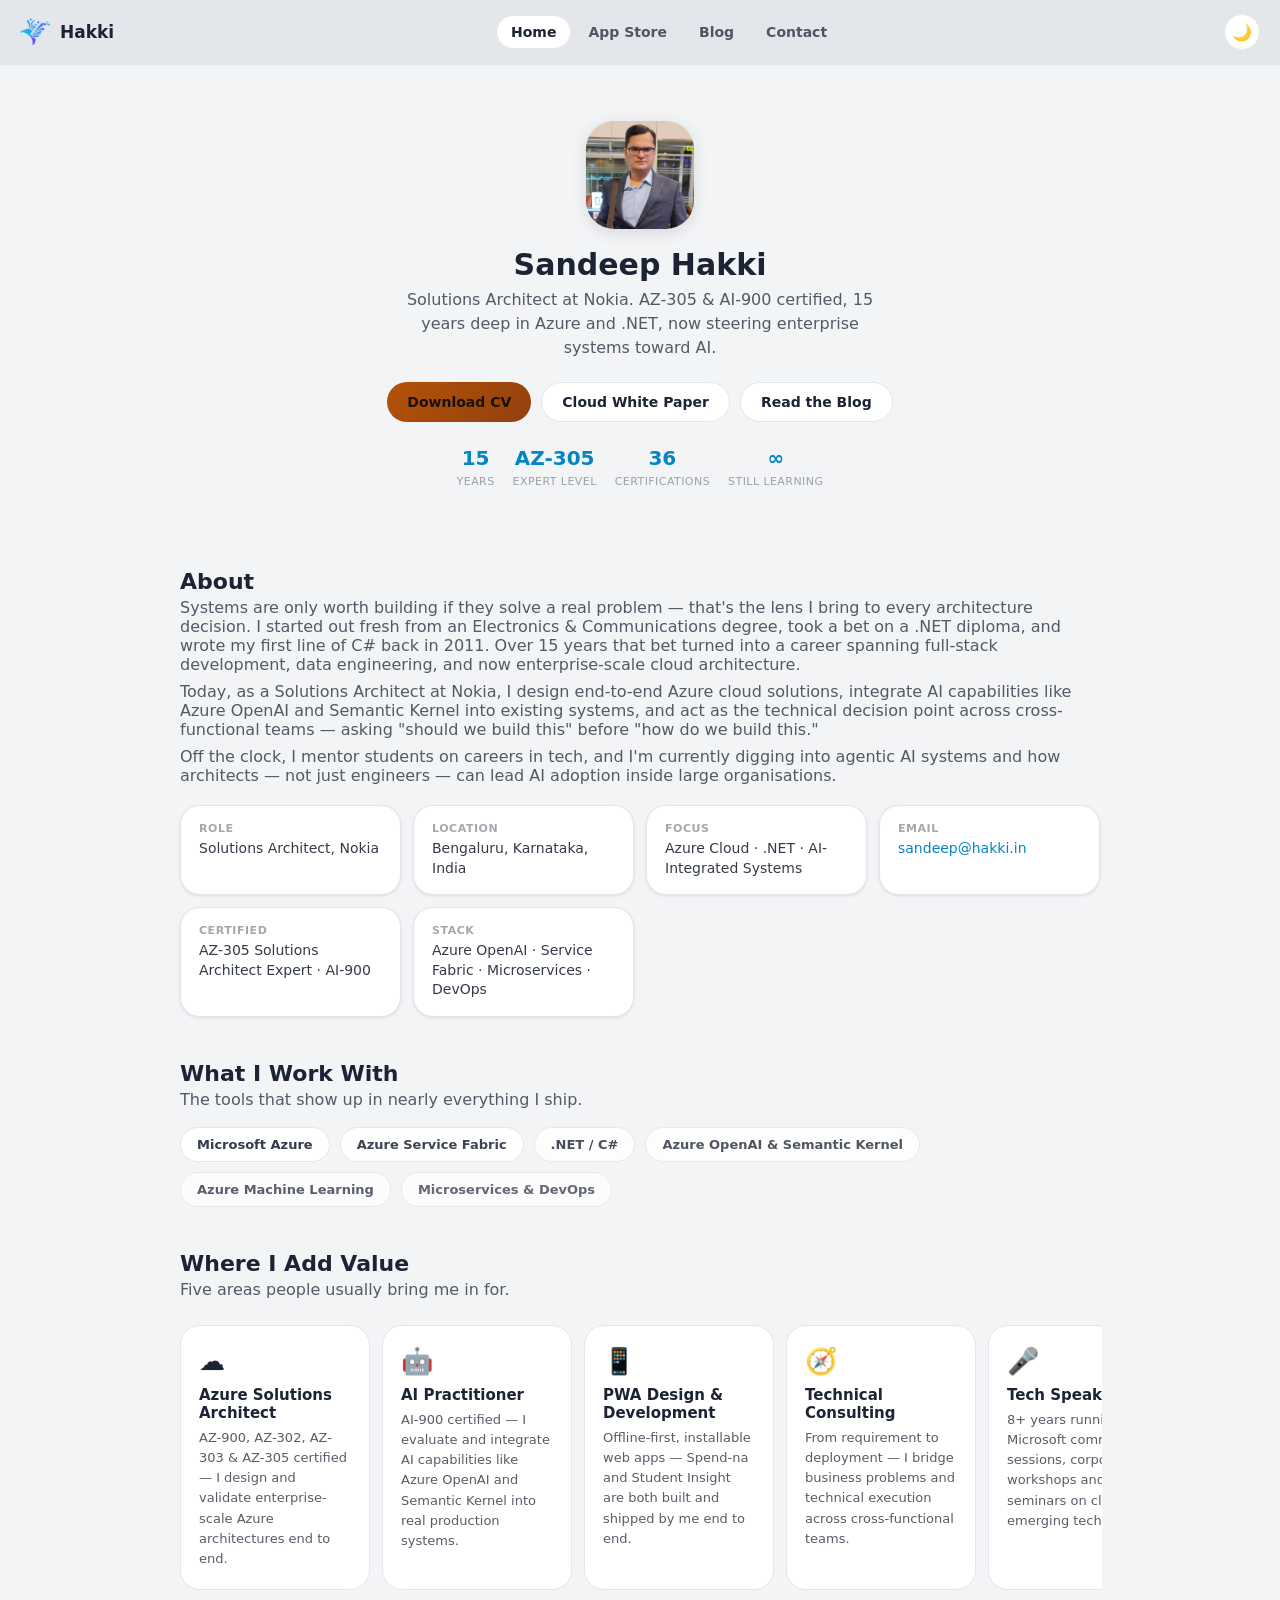
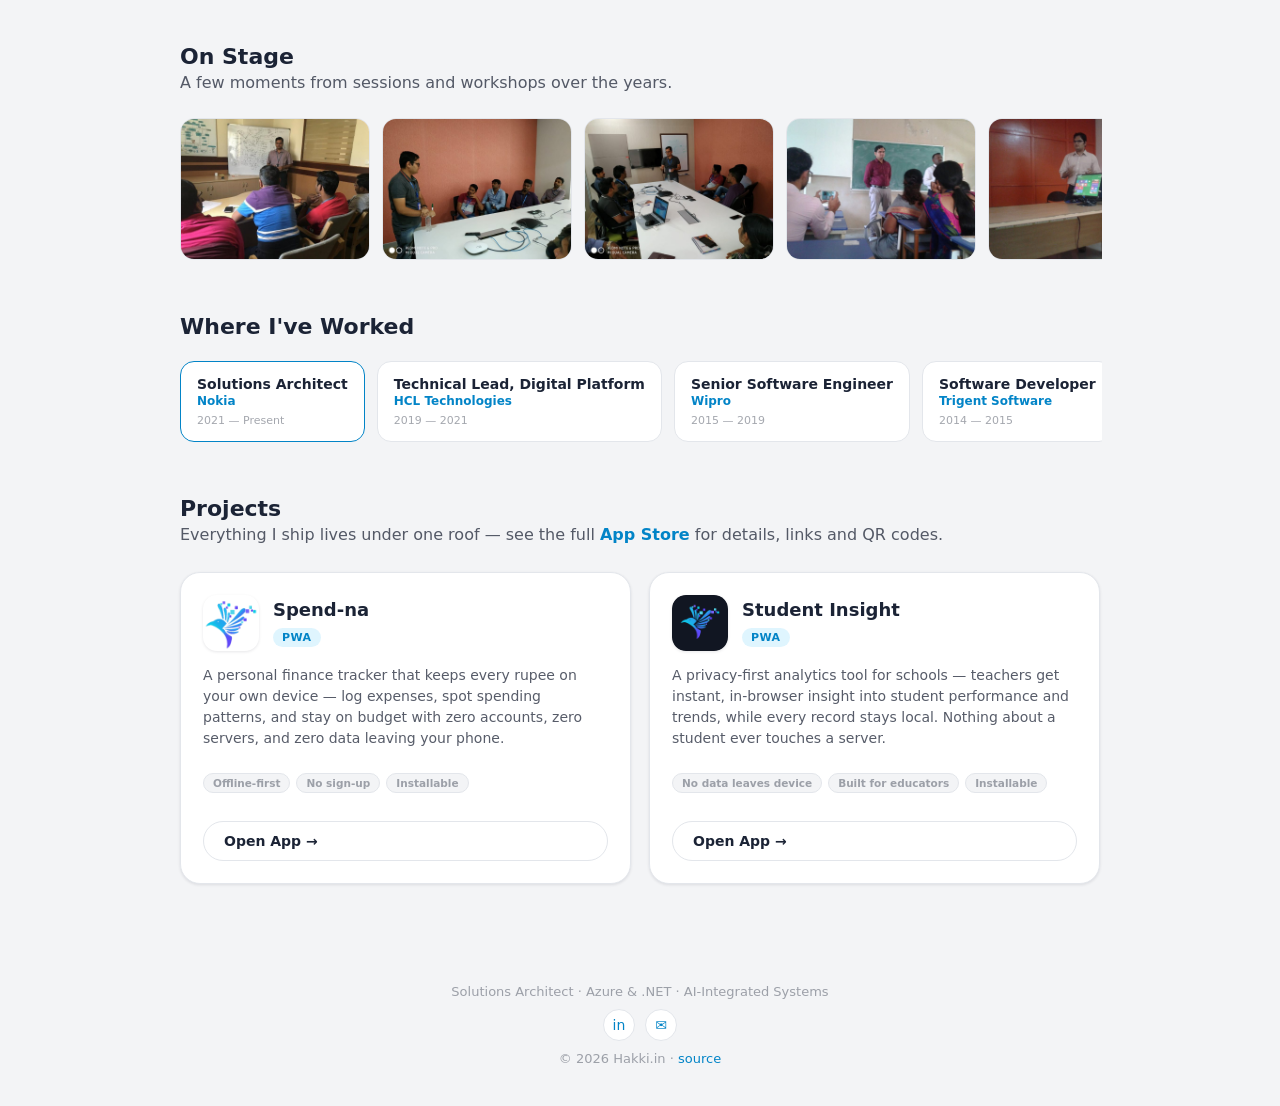
==== commit d9423d63: "Add files via upload" ====
--- a/index.html
+++ b/index.html
@@ -14,7 +14,6 @@
 <script>
   (function(){var t=localStorage.getItem('hakki_theme');if(!t){t=matchMedia('(prefers-color-scheme: light)').matches?'light':'dark';}document.documentElement.setAttribute('data-theme',t);})();
 </script>
-<!-- Cloudflare Web Analytics --><script type='module' src='https://static.cloudflareinsights.com/beacon.min.js' data-cf-beacon='{"token": "3f6d773322294c108111603348f4365f"}'></script><!-- End Cloudflare Web Analytics -->
 <script src="js/env-config.js"></script>
 </head>
 <body>
@@ -27,6 +26,7 @@
     <a href="/#blog" data-screen="blog">Blog</a>
     <a href="/#contact" data-screen="contact">Contact</a>
   </nav>
+  <button class="navToggle" id="navToggle" aria-label="Menu">☰</button>
   <button id="themeToggle" aria-label="Toggle theme">🌙</button>
 </header>
 
@@ -114,7 +114,7 @@
   <section class="section" id="speaking">
     <h2>On Stage</h2>
     <p class="lede">A few moments from sessions and workshops over the years.</p>
-    <div class="speaking-grid">
+    <div class="speaking-grid" id="speakingGrid">
       <img src="assets/speaking/seminar-1.jpg" alt="Speaking session on architecture, Wipro" loading="lazy">
       <img src="assets/speaking/seminar-5.jpg" alt="Cloud workshop for a project team" loading="lazy">
       <img src="assets/speaking/seminar-2.jpg" alt="Cloud session with the team" loading="lazy">
@@ -211,23 +211,27 @@
 
 <script src="js/app.js"></script>
 <script src="js/readme.js"></script>
+<script src="js/apps-auto.js"></script>
+<script src="js/speaking-auto.js"></script>
 <script src="js/blog.js"></script>
 <script src="js/router.js"></script>
 <script>
 (function () {
-  // ── App Store screen: builds cards from window.ENV.projects, lazy-inited ──
-  function initStore() {
+  // ── App Store screen: renders cards from the merged auto-discovered +
+  // manual project list, lazy-inited on first visit to #store ──
+  function renderStore(projects) {
     var grid = document.getElementById('storeGrid');
-    var projects = (window.ENV && window.ENV.projects) || {};
     var html = '';
+    var stored = {};
     Object.keys(projects).forEach(function (key) {
       var p = projects[key];
+      stored[key] = p;
       var qrSrc = 'https://api.qrserver.com/v1/create-qr-code/?size=160x160&data=' + encodeURIComponent(p.url);
       html += '' +
         '<div class="card proj-card" style="cursor:pointer" data-key="' + key + '">' +
           '<div class="top">' +
-            '<img src="' + p.icon + '" alt="' + p.name + '">' +
-            '<div><h3>' + p.name + '</h3><span class="badge">PWA</span></div>' +
+            '<img src="' + p.icon + '" alt="' + p.name + '" onerror="this.src=\'assets/icons/apple-touch-icon.png\'">' +
+            '<div><h3>' + p.name + '</h3><span class="badge">PWA' + (p._auto ? ' · auto' : '') + '</span></div>' +
           '</div>' +
           '<p>' + p.desc + '</p>' +
           '<div class="qr">' +
@@ -240,12 +244,18 @@
           '</div>' +
         '</div>';
     });
-    grid.innerHTML = html || '<div class="state">No projects configured yet.</div>';
+    grid.innerHTML = html || '<div class="state">No projects found yet.</div>';
     grid.querySelectorAll('[data-key]').forEach(function (card) {
       card.addEventListener('click', function () {
-        README.open(projects[card.getAttribute('data-key')]);
+        README.open(stored[card.getAttribute('data-key')]);
       });
     });
+  }
+
+  function initStore() {
+    var grid = document.getElementById('storeGrid');
+    grid.innerHTML = '<div class="state">Finding your apps…</div>';
+    AppsAuto.load(renderStore);
   }
 
   // ── Contact screen: mailto form handler, lazy-inited ──
@@ -262,17 +272,29 @@
     });
   }
 
+  function bindLightbox(container) {
+    container.addEventListener('click', function (e) {
+      var img = e.target.closest('img');
+      if (!img) return;
+      var ov = document.createElement('div');
+      ov.className = 'lightbox-overlay';
+      ov.innerHTML = '<button class="lclose" aria-label="Close">✕</button><img src="' + img.src + '" alt="">';
+      document.body.appendChild(ov);
+      function close() { ov.remove(); }
+      ov.addEventListener('click', function (ev) { if (ev.target === ov || ev.target.classList.contains('lclose')) close(); });
+      document.addEventListener('keydown', function esc(ev) { if (ev.key === 'Escape') { close(); document.removeEventListener('keydown', esc); } });
+    });
+  }
+
   ROUTER.register('home', function () {
-    document.querySelectorAll('.speaking-grid img').forEach(function (img) {
-      img.addEventListener('click', function () {
-        var ov = document.createElement('div');
-        ov.className = 'lightbox-overlay';
-        ov.innerHTML = '<button class="lclose" aria-label="Close">✕</button><img src="' + img.src + '" alt="">';
-        document.body.appendChild(ov);
-        function close() { ov.remove(); }
-        ov.addEventListener('click', function (e) { if (e.target === ov || e.target.classList.contains('lclose')) close(); });
-        document.addEventListener('keydown', function esc(e) { if (e.key === 'Escape') { close(); document.removeEventListener('keydown', esc); } });
-      });
+    var grid = document.getElementById('speakingGrid');
+    bindLightbox(grid); // covers the hard-coded fallback photos already in the DOM
+
+    SpeakingAuto.load(function (images) {
+      if (!images || !images.length) return; // API failed or empty — keep fallback markup as-is
+      grid.innerHTML = images.map(function (img) {
+        return '<img src="' + img.url + '" alt="' + img.name + '" loading="lazy">';
+      }).join('');
     });
   });
   ROUTER.register('store', initStore);
--- a/css/theme.css
+++ b/css/theme.css
@@ -170,9 +170,22 @@
 
 .state { text-align: center; color: var(--ghost); padding: 30px 0; font-size: 14px; }
 
+.navToggle { display: none; }
 @media (max-width: 600px) {
-  nav.links { display: none; }
   .hero h1 { font-size: 24px; }
+  .navToggle {
+    display: inline-flex; align-items: center; justify-content: center;
+    width: 36px; height: 36px; border-radius: 10px; border: 1px solid var(--fog);
+    background: var(--card); color: var(--ink); font-size: 16px; margin-left: 8px;
+  }
+  nav.links {
+    position: fixed; top: 60px; left: 12px; right: 12px; z-index: 150;
+    flex-direction: column; gap: 2px; background: var(--bg); border: 1px solid var(--fog);
+    border-radius: var(--rL); padding: 8px; box-shadow: 0 10px 30px rgba(0,0,0,.25);
+    display: none;
+  }
+  nav.links.open { display: flex; }
+  nav.links a { padding: 12px 14px; }
 }
 
 /* ── hero stat chips (inline, not a separate boxed bar) ── */
@@ -207,27 +220,25 @@
 .role-strip .role .yrs { font-size: 11px; color: var(--ghost); margin-top: 6px; }
 
 /* ── expertise cards ── */
-.expertise-grid { display: grid; grid-template-columns: repeat(auto-fit, minmax(190px, 1fr)); gap: 14px; margin-top: 20px; }
-.xcard { background: var(--card); border: 1px solid var(--fog); border-radius: var(--rL); padding: 20px 18px; transition: transform .15s ease, border-color .15s ease; }
+.expertise-grid { display: flex; gap: 12px; overflow-x: auto; padding: 18px 2px 10px; margin: 0 -2px; scrollbar-width: thin; }
+.xcard {
+  flex: 0 0 auto; width: 190px; background: var(--card); border: 1px solid var(--fog);
+  border-radius: var(--rL); padding: 20px 18px; transition: transform .15s ease, border-color .15s ease;
+}
 .xcard:hover { transform: translateY(-3px); border-color: var(--teal); }
 .xcard .xicon { font-size: 26px; margin-bottom: 10px; }
 .xcard h3 { margin: 0 0 6px; font-size: 15px; }
 .xcard p { margin: 0; font-size: 13px; color: var(--ink3); line-height: 1.55; }
 
-/* ── speaking / seminar photo gallery ── */
+/* ── speaking / seminar photo gallery — horizontal scroll, same rhythm ── */
 .speaking-grid {
-  display: grid; grid-template-columns: repeat(3, 1fr); gap: 10px; margin-top: 18px;
+  display: flex; gap: 12px; overflow-x: auto; padding: 18px 2px 10px; margin: 0 -2px; scrollbar-width: thin;
 }
 .speaking-grid img {
-  width: 100%; aspect-ratio: 4 / 3; object-fit: cover; border-radius: var(--r);
+  flex: 0 0 auto; width: 190px; aspect-ratio: 4 / 3; object-fit: cover; border-radius: var(--r);
   border: 1px solid var(--fog); cursor: zoom-in; transition: transform .2s ease, box-shadow .2s ease;
 }
 .speaking-grid img:hover { transform: scale(1.03); box-shadow: 0 8px 24px rgba(0,0,0,.18); }
-.speaking-grid img:first-child { grid-column: span 2; grid-row: span 2; aspect-ratio: 4/3.6; }
-@media (max-width: 560px) {
-  .speaking-grid { grid-template-columns: repeat(2, 1fr); }
-  .speaking-grid img:first-child { grid-column: span 2; aspect-ratio: 16/10; }
-}
 .lightbox-overlay {
   position: fixed; inset: 0; z-index: 200; background: rgba(0,0,0,.85);
   display: flex; align-items: center; justify-content: center; padding: 24px;
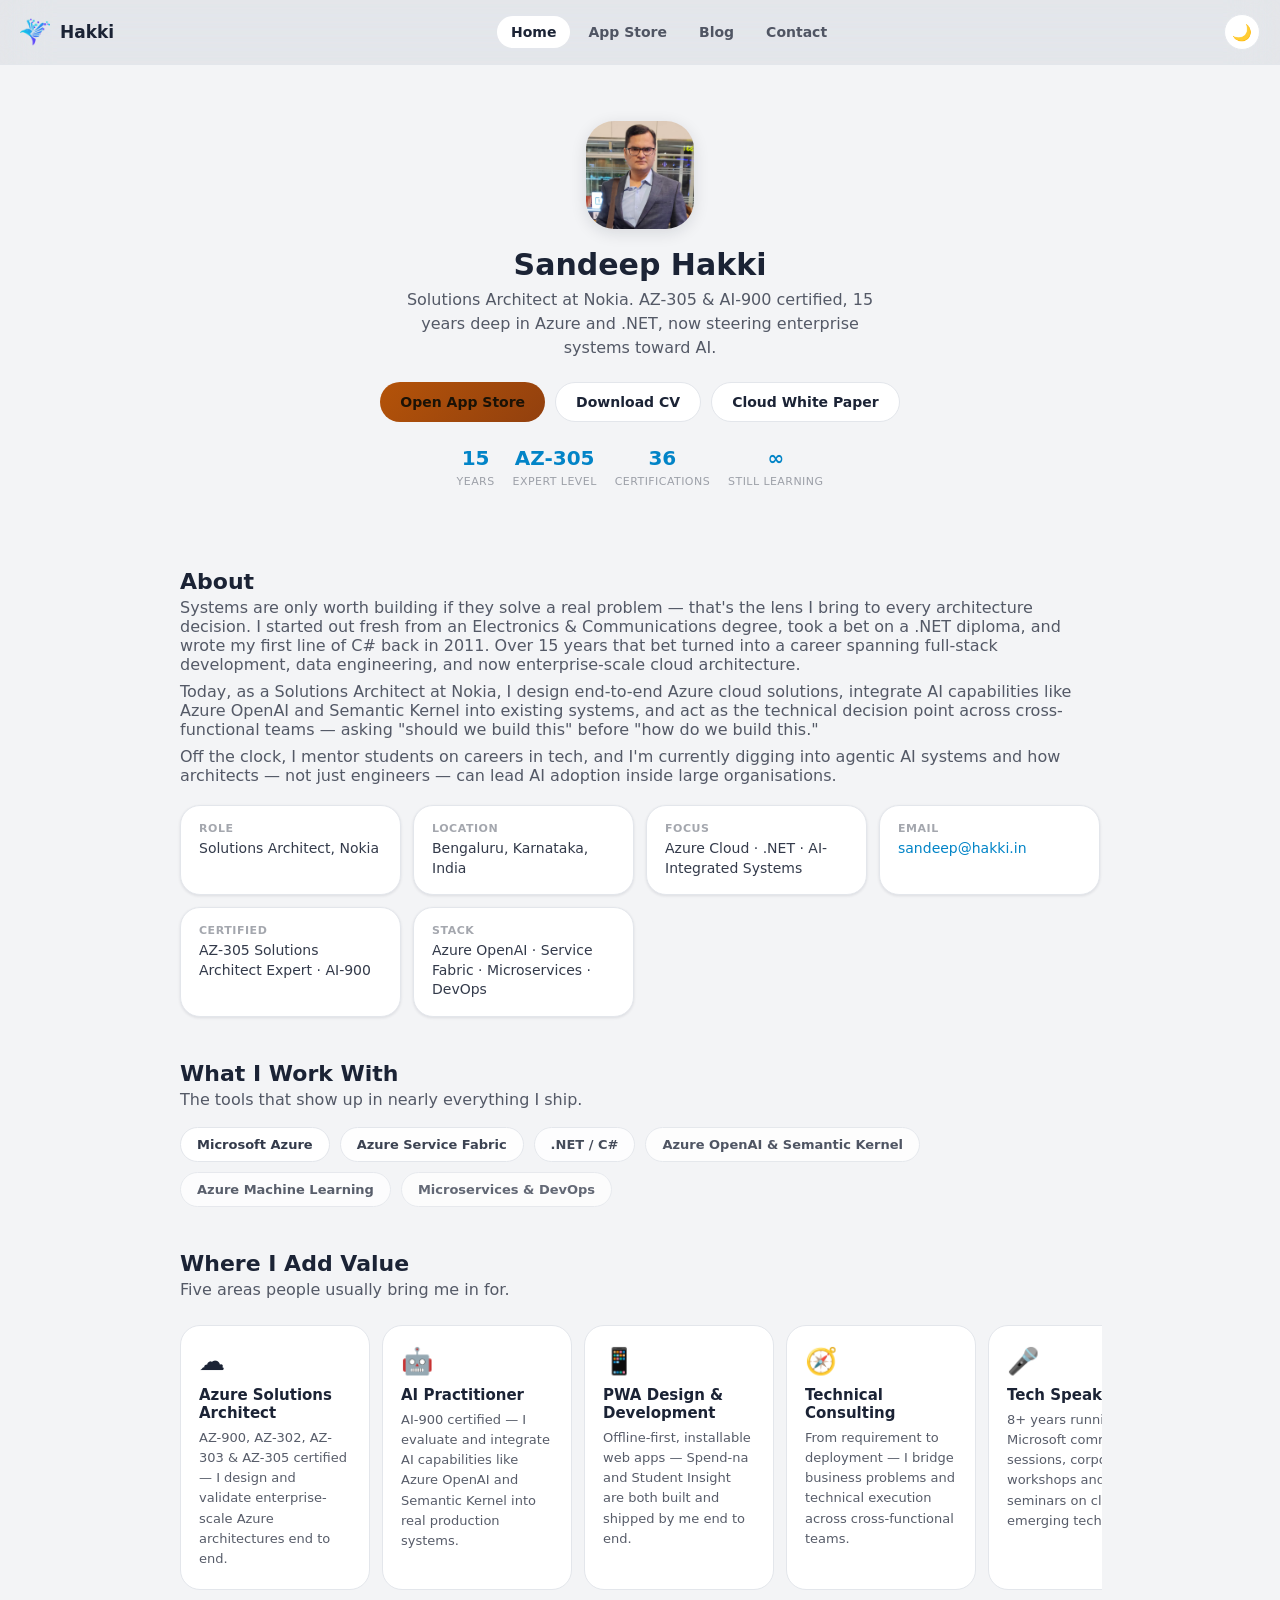
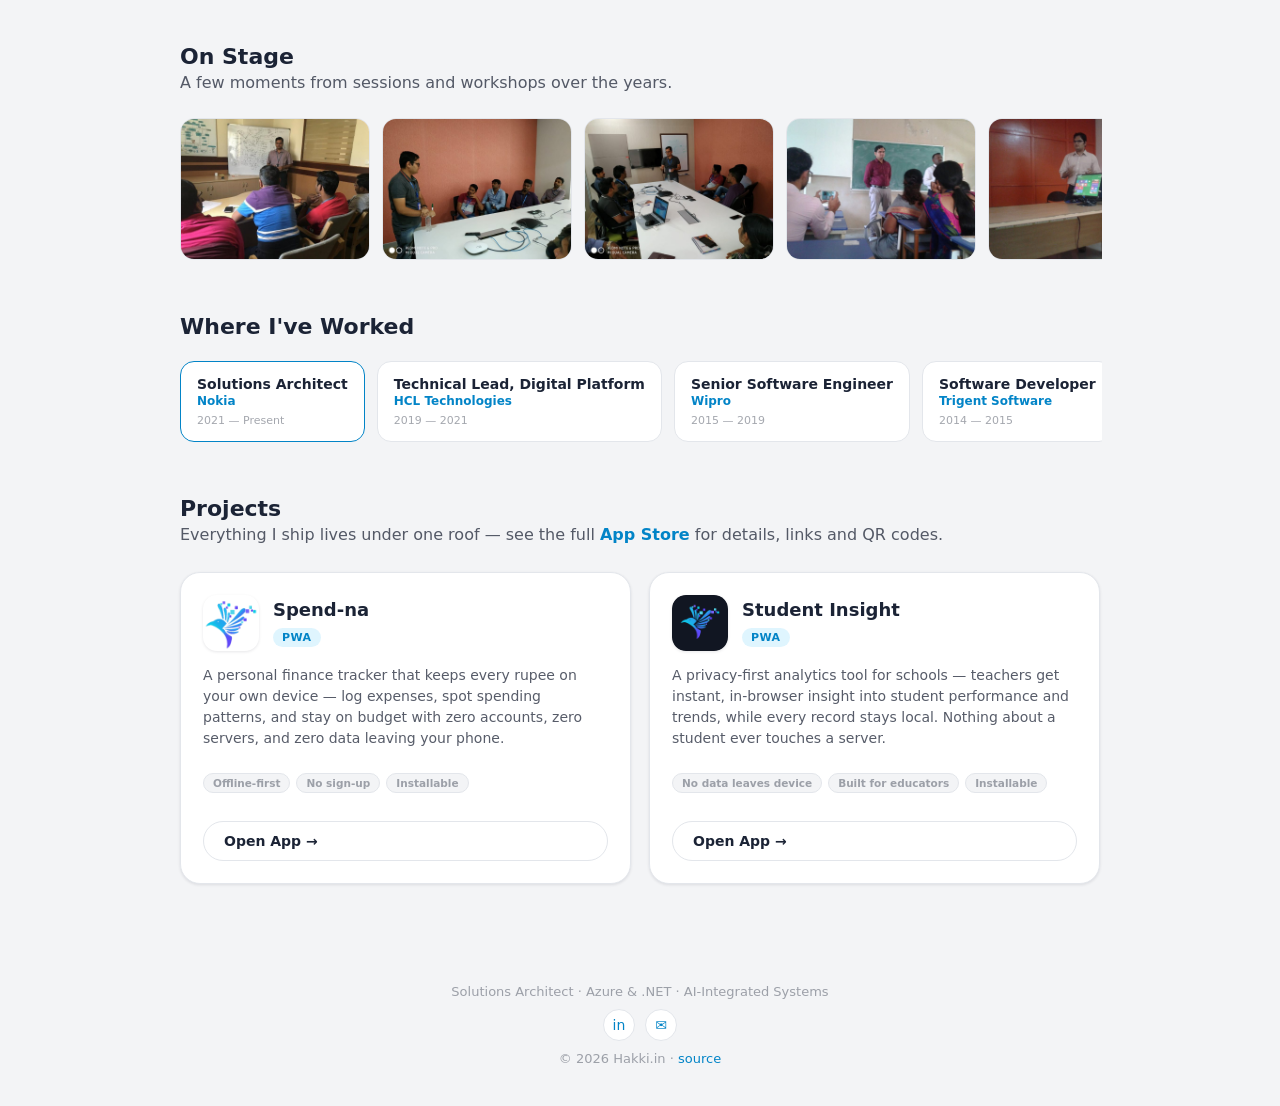
==== commit 5e3eba29: "Add files via upload" ====
--- a/index.html
+++ b/index.html
@@ -18,6 +18,8 @@
 </head>
 <body>
 
+<a href="/#store" class="storeFab" id="storeFab">🚀 App Store</a>
+
 <header class="site">
   <a class="brand" href="/#home"><img src="assets/hakki_bird.svg" alt="Hakki"> Hakki</a>
   <nav class="links">
@@ -26,7 +28,7 @@
     <a href="/#blog" data-screen="blog">Blog</a>
     <a href="/#contact" data-screen="contact">Contact</a>
   </nav>
-  <button class="navToggle" id="navToggle" aria-label="Menu">☰</button>
+  <button class="navToggle" id="navToggle" aria-label="Menu">☰ Menu</button>
   <button id="themeToggle" aria-label="Toggle theme">🌙</button>
 </header>
 
@@ -39,9 +41,9 @@
     <h1>Sandeep Hakki</h1>
     <p class="tag">Solutions Architect at Nokia. AZ-305 &amp; AI-900 certified, 15 years deep in Azure and .NET, now steering enterprise systems toward AI.</p>
     <div class="cta-row">
-      <a class="btn primary" href="https://drive.google.com/file/d/10cZkBQjM8cUhp2u7VslhpvSh_Ki6iByQ/view" target="_blank" rel="noopener">Download CV</a>
+      <a class="btn primary" href="/#store">Open App Store</a>
+      <a class="btn ghost" href="https://drive.google.com/file/d/10cZkBQjM8cUhp2u7VslhpvSh_Ki6iByQ/view" target="_blank" rel="noopener">Download CV</a>
       <a class="btn ghost" href="https://docs.google.com/document/d/1czyRxWznXaFaTVVExQkRxmwv-dhIUrXFQqS78F8Pkag/mobilebasic" target="_blank" rel="noopener">Cloud White Paper</a>
-      <a class="btn ghost" href="/#blog">Read the Blog</a>
     </div>
     <div class="stat-chips">
       <div><b>15</b><span>Years</span></div>
--- a/css/theme.css
+++ b/css/theme.css
@@ -171,12 +171,20 @@
 .state { text-align: center; color: var(--ghost); padding: 30px 0; font-size: 14px; }
 
 .navToggle { display: none; }
+.storeFab { display: none; }
 @media (max-width: 600px) {
   .hero h1 { font-size: 24px; }
+  .storeFab {
+    display: flex; align-items: center; gap: 8px; position: fixed; right: 16px; bottom: 20px; z-index: 140;
+    background: var(--amber); color: #1a1204; font-weight: 800; font-size: 14px;
+    padding: 12px 18px; border-radius: 999px; box-shadow: 0 10px 28px rgba(0,0,0,.35);
+    text-decoration: none;
+  }
+  .storeFab.hide-on-store { display: none; }
   .navToggle {
-    display: inline-flex; align-items: center; justify-content: center;
-    width: 36px; height: 36px; border-radius: 10px; border: 1px solid var(--fog);
-    background: var(--card); color: var(--ink); font-size: 16px; margin-left: 8px;
+    display: inline-flex; align-items: center; justify-content: center; gap: 6px;
+    padding: 0 12px; height: 36px; border-radius: 10px; border: 1px solid var(--fog);
+    background: var(--card); color: var(--ink); font-size: 13px; font-weight: 700; margin-left: 8px;
   }
   nav.links {
     position: fixed; top: 60px; left: 12px; right: 12px; z-index: 150;
